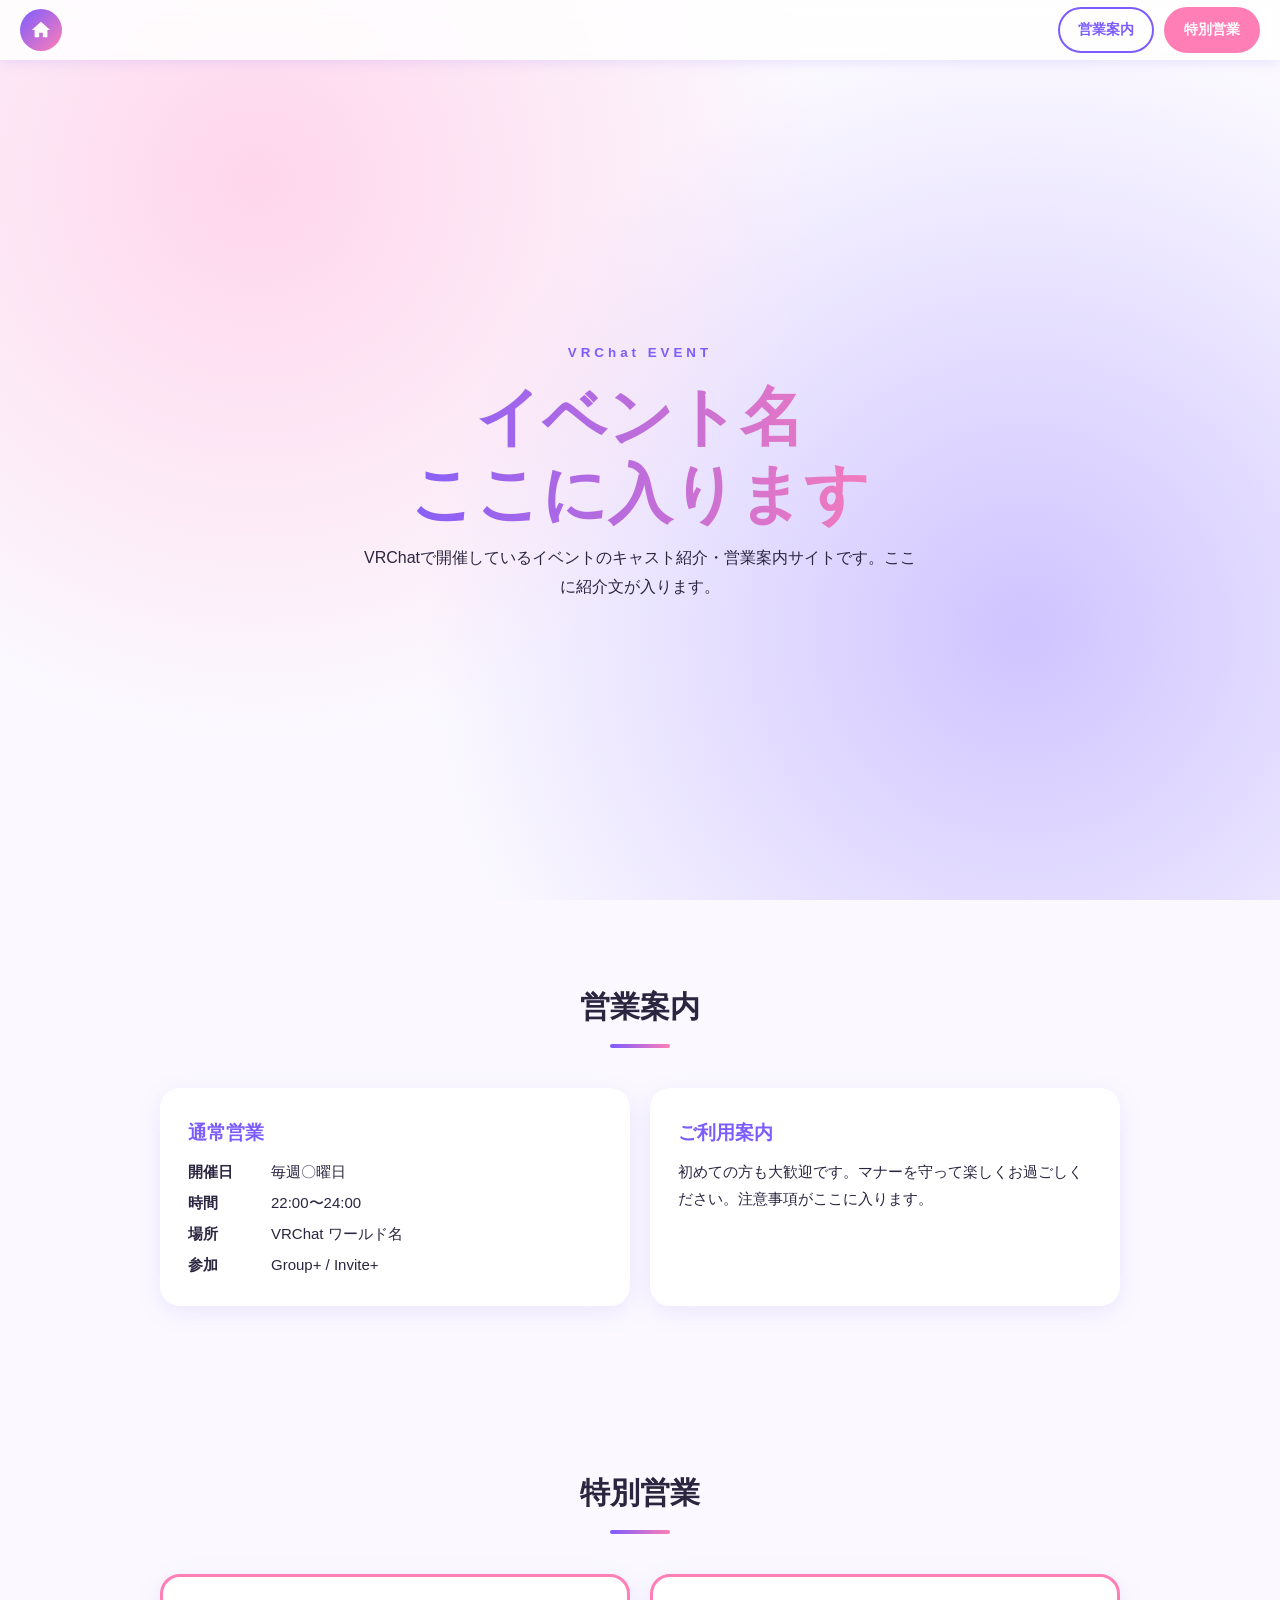
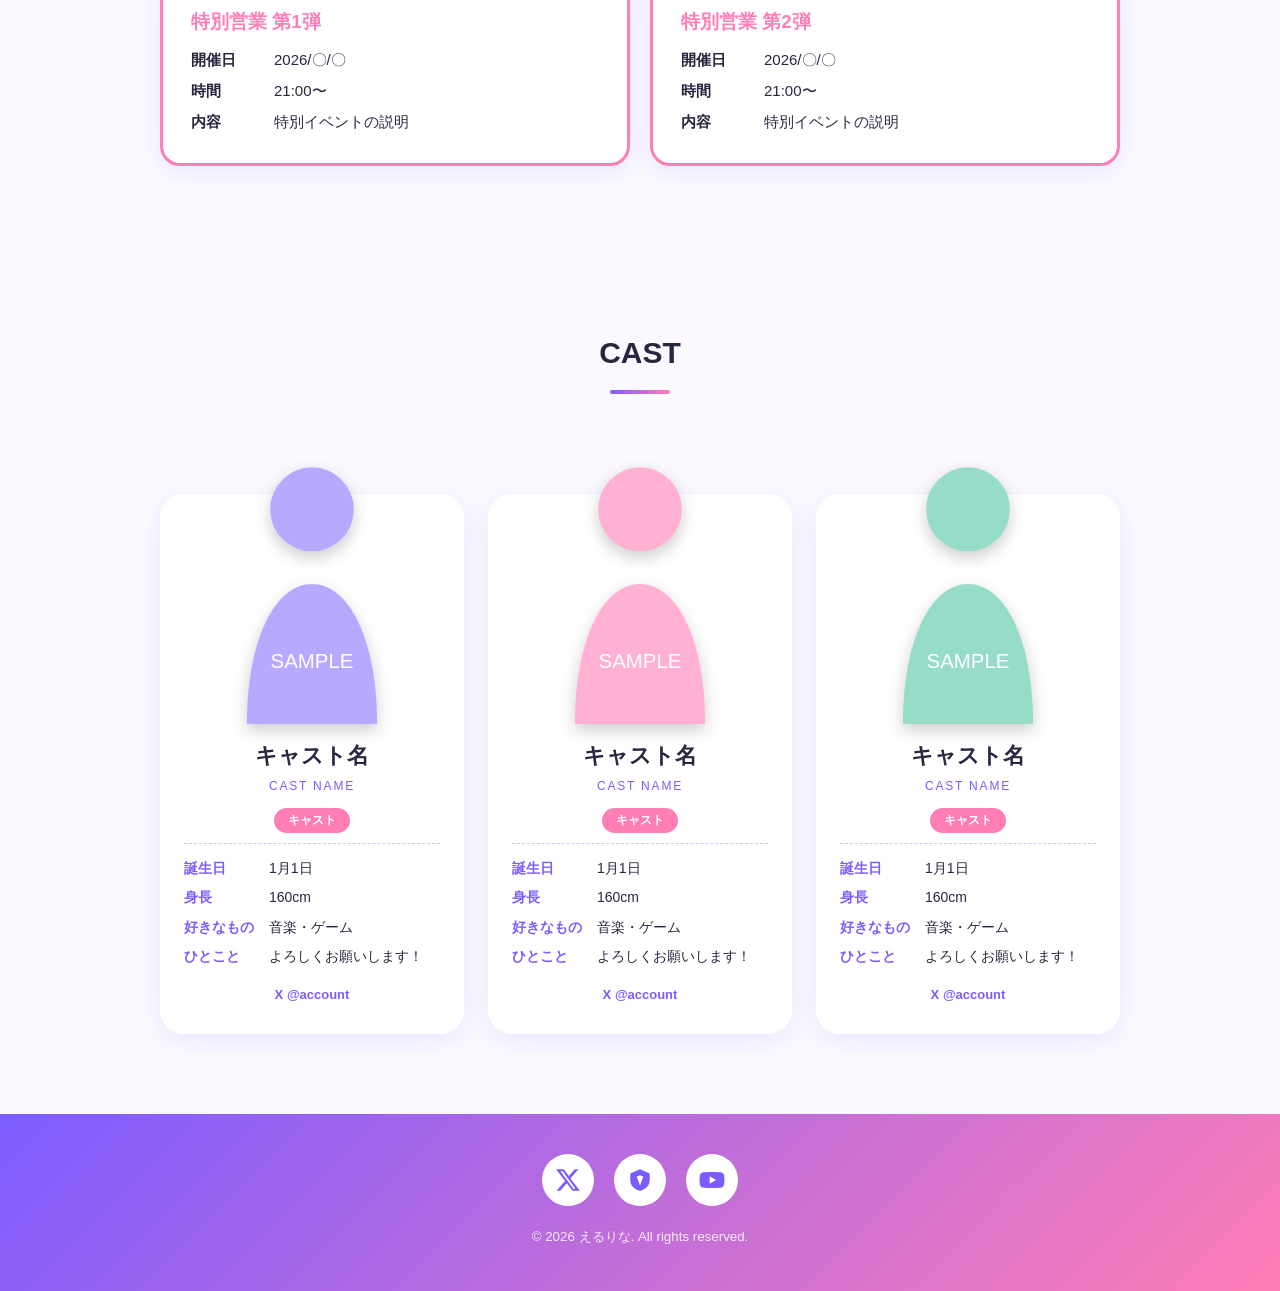
==== index.html @ 1cd1cdd9 "Update index.html" ====
<!DOCTYPE html>
<html lang="ja">
<head>
<meta charset="UTF-8">
<meta name="viewport" content="width=device-width, initial-scale=1">
<title>えるりな　公式サイト</title>
<link rel="stylesheet" href="style.css">
</head>
<body>

<header>
  <a class="home" href="#top" aria-label="ホーム">
    <svg viewBox="0 0 24 24"><path d="M12 3 2 12h3v8h5v-5h4v5h5v-8h3z"/></svg>
  </a>
  <nav>
    <a href="#regular">営業案内</a>
    <a class="sp" href="#special">特別営業</a>
  </nav>
</header>

<main id="top">
  <div class="hero">
    <div>
      <small>VRChat EVENT</small>
      <h1>イベント名<br>ここに入ります</h1>
      <p>VRChatで開催しているイベントのキャスト紹介・営業案内サイトです。ここに紹介文が入ります。</p>
    </div>
  </div>

  <section id="regular">
    <h2>営業案内</h2>
    <div class="info">
      <div class="box">
        <h3>通常営業</h3>
        <dl><dt>開催日</dt><dd>毎週〇曜日</dd><dt>時間</dt><dd>22:00〜24:00</dd><dt>場所</dt><dd>VRChat ワールド名</dd><dt>参加</dt><dd>Group+ / Invite+</dd></dl>
      </div>
      <div class="box">
        <h3>ご利用案内</h3>
        <p style="font-size:15px">初めての方も大歓迎です。マナーを守って楽しくお過ごしください。注意事項がここに入ります。</p>
      </div>
    </div>
  </section>

  <section id="special">
    <h2>特別営業</h2>
    <div class="info">
      <div class="box special">
        <h3>特別営業 第1弾</h3>
        <dl><dt>開催日</dt><dd>2026/〇/〇</dd><dt>時間</dt><dd>21:00〜</dd><dt>内容</dt><dd>特別イベントの説明</dd></dl>
      </div>
      <div class="box special">
        <h3>特別営業 第2弾</h3>
        <dl><dt>開催日</dt><dd>2026/〇/〇</dd><dt>時間</dt><dd>21:00〜</dd><dt>内容</dt><dd>特別イベントの説明</dd></dl>
      </div>
    </div>
  </section>

  <section id="cast">
    <h2>CAST</h2>
    <div class="cast">

      <!-- キャスト1：コピーして増やせます -->
      <article class="card">
        <div class="photo"><img src="data:image/svg+xml,%3Csvg xmlns='http://www.w3.org/2000/svg' viewBox='0 0 200 300'%3E%3Ccircle cx='100' cy='70' r='45' fill='%23b9a8ff'/%3E%3Cpath d='M30 300c0-90 30-150 70-150s70 60 70 150z' fill='%23b9a8ff'/%3E%3Ctext x='100' y='240' font-size='22' text-anchor='middle' fill='%23fff' font-family='sans-serif'%3ESAMPLE%3C/text%3E%3C/svg%3E" alt="キャスト1"></div>
        <h3>キャスト名</h3><span class="en">CAST NAME</span>
        <span class="tag">キャスト</span>
        <dl><dt>誕生日</dt><dd>1月1日</dd><dt>身長</dt><dd>160cm</dd><dt>好きなもの</dt><dd>音楽・ゲーム</dd><dt>ひとこと</dt><dd>よろしくお願いします！</dd></dl>
        <a class="x" href="#">X @account</a>
      </article>

      <article class="card">
        <div class="photo"><img src="data:image/svg+xml,%3Csvg xmlns='http://www.w3.org/2000/svg' viewBox='0 0 200 300'%3E%3Ccircle cx='100' cy='70' r='45' fill='%23ffb0d3'/%3E%3Cpath d='M30 300c0-90 30-150 70-150s70 60 70 150z' fill='%23ffb0d3'/%3E%3Ctext x='100' y='240' font-size='22' text-anchor='middle' fill='%23fff' font-family='sans-serif'%3ESAMPLE%3C/text%3E%3C/svg%3E" alt="キャスト2"></div>
        <h3>キャスト名</h3><span class="en">CAST NAME</span>
        <span class="tag">キャスト</span>
        <dl><dt>誕生日</dt><dd>1月1日</dd><dt>身長</dt><dd>160cm</dd><dt>好きなもの</dt><dd>音楽・ゲーム</dd><dt>ひとこと</dt><dd>よろしくお願いします！</dd></dl>
        <a class="x" href="#">X @account</a>
      </article>

      <article class="card">
        <div class="photo"><img src="data:image/svg+xml,%3Csvg xmlns='http://www.w3.org/2000/svg' viewBox='0 0 200 300'%3E%3Ccircle cx='100' cy='70' r='45' fill='%2397dcc8'/%3E%3Cpath d='M30 300c0-90 30-150 70-150s70 60 70 150z' fill='%2397dcc8'/%3E%3Ctext x='100' y='240' font-size='22' text-anchor='middle' fill='%23fff' font-family='sans-serif'%3ESAMPLE%3C/text%3E%3C/svg%3E" alt="キャスト3"></div>
        <h3>キャスト名</h3><span class="en">CAST NAME</span>
        <span class="tag">キャスト</span>
        <dl><dt>誕生日</dt><dd>1月1日</dd><dt>身長</dt><dd>160cm</dd><dt>好きなもの</dt><dd>音楽・ゲーム</dd><dt>ひとこと</dt><dd>よろしくお願いします！</dd></dl>
        <a class="x" href="#">X @account</a>
      </article>

    </div>
  </section>
</main>

<footer>
  <div class="sns">
    <a href="https://x.com/Elrina_o" target="_blank" rel="noopener" aria-label="X"><svg viewBox="0 0 24 24"><path d="M18.2 2h3.4l-7.4 8.5L23 22h-6.8l-5.3-7-6.1 7H1.4l7.9-9.1L1 2h7l4.8 6.4zm-1.2 18h1.9L7 3.9H5z"/></svg></a>
    <a href="https://vrchat.com/home/group/grp_bad48d0d-0331-4347-95c6-af51d42be0c9" target="_blank" rel="noopener" aria-label="VRChat グループ"><svg viewBox="0 0 24 24"><path d="M12 2 3 6v6c0 5 3.8 8.7 9 10 5.2-1.3 9-5 9-10V6zm0 5.500 3 1.500L12 17 9 9z"/></svg></a>
    <a href="https://www.youtube.com/@ElrinaVRC" target="_blank" rel="noopener" aria-label="YouTube"><svg viewBox="0 0 24 24"><path d="M23 7.200a3 3 0 0 0-2.100-2.100C19 4.600 12 4.600 12 4.600s-7 0-8.900.5A3 3 0 0 0 1 7.200C.5 9.100.5 12 .5 12s0 2.900.5 4.800a3 3 0 0 0 2.100 2.100c1.900.5 8.900.5 8.900.5s7 0 8.900-.5a3 3 0 0 0 2.100-2.100c.5-1.900.5-4.800.5-4.800s0-2.900-.5-4.800zM9.800 15.500v-7l6 3.500z"/></svg></a>
  </div>
  <small>&copy; 2026 えるりな. All rights reserved.</small>
</footer>

</body>
</html>
---- style.css ----
:root{--main:#7c5cff;--sub:#ff7eb6;--bg:#fbf9ff;--text:#2b2540;--card:#fff}
*{box-sizing:border-box;margin:0;padding:0}
html{scroll-behavior:smooth;scroll-padding-top:70px}
body{font-family:"Hiragino Sans","Noto Sans JP",sans-serif;background:var(--bg);color:var(--text);line-height:1.8}
a{color:inherit;text-decoration:none}

/* ヘッダー（スクロールしても追従） */
header{position:fixed;top:0;left:0;right:0;z-index:100;height:60px;display:flex;justify-content:space-between;align-items:center;padding:0 20px;background:rgba(255,255,255,.85);backdrop-filter:blur(8px);box-shadow:0 2px 12px rgba(124,92,255,.15)}
.home{width:42px;height:42px;border-radius:50%;background:linear-gradient(135deg,var(--main),var(--sub));display:grid;place-items:center}
.home svg{width:22px;height:22px;fill:#fff}
nav{display:flex;gap:10px}
nav a{padding:8px 18px;border-radius:999px;font-weight:700;font-size:14px;border:2px solid var(--main);color:var(--main);transition:.2s}
nav a:hover{background:var(--main);color:#fff}
nav a.sp{border-color:var(--sub);background:var(--sub);color:#fff}

/* ヒーロー */
.hero{min-height:100vh;display:grid;place-items:center;text-align:center;padding:100px 20px 60px;background:radial-gradient(circle at 20% 20%,#ffd6ec 0,transparent 45%),radial-gradient(circle at 80% 70%,#cfc4ff 0,transparent 50%),var(--bg)}
.hero small{letter-spacing:.3em;color:var(--main);font-weight:700}
.hero h1{font-size:clamp(32px,7vw,64px);line-height:1.2;margin:12px 0;background:linear-gradient(90deg,var(--main),var(--sub));-webkit-background-clip:text;background-clip:text;color:transparent}
.hero p{max-width:560px;margin:0 auto}

section{padding:80px 20px;max-width:1000px;margin:0 auto}
h2{text-align:center;font-size:30px;margin-bottom:40px}
h2::after{content:"";display:block;width:60px;height:4px;margin:10px auto 0;border-radius:2px;background:linear-gradient(90deg,var(--main),var(--sub))}

/* 営業案内 */
.info{display:grid;grid-template-columns:repeat(auto-fit,minmax(260px,1fr));gap:20px}
.box{background:var(--card);border-radius:20px;padding:28px;box-shadow:0 6px 24px rgba(124,92,255,.12)}
.box h3{color:var(--main);margin-bottom:8px}
.box.special{border:3px solid var(--sub)}
.box.special h3{color:var(--sub)}
.box dl{display:grid;grid-template-columns:5em 1fr;gap:4px 8px;font-size:15px}
.box dt{font-weight:700}

/* キャストプロフィール */
.cast{display:grid;grid-template-columns:repeat(auto-fit,minmax(280px,1fr));gap:60px 24px;padding-top:60px}
.card{background:var(--card);border-radius:24px;padding:0 24px 28px;box-shadow:0 6px 24px rgba(124,92,255,.12)}
.photo{height:280px;margin-top:-50px;display:flex;justify-content:center;align-items:flex-end}
/* ↓ここのsrcを透過PNGに差し替えて下さい */
.photo img{max-height:100%;max-width:100%;filter:drop-shadow(0 6px 8px rgba(0,0,0,.2))}
.card h3{font-size:22px;text-align:center;margin-top:12px}
.card .en{display:block;text-align:center;font-size:12px;color:var(--main);letter-spacing:.15em}
.card .tag{display:block;width:fit-content;margin:10px auto;padding:2px 14px;border-radius:999px;background:var(--sub);color:#fff;font-size:12px;font-weight:700}
.card dl{display:grid;grid-template-columns:5.5em 1fr;gap:4px 8px;font-size:14px;border-top:1px dashed #cfc4ff;padding-top:12px}
.card dt{color:var(--main);font-weight:700}
.card .x{display:block;text-align:center;margin-top:14px;font-size:13px;font-weight:700;color:var(--main)}

/* フッター */
footer{background:linear-gradient(135deg,var(--main),var(--sub));color:#fff;text-align:center;padding:40px 20px}
.sns{display:flex;justify-content:center;gap:20px;margin-bottom:16px}
.sns a{width:52px;height:52px;border-radius:50%;background:#fff;display:grid;place-items:center;transition:.2s}
.sns a:hover{transform:translateY(-4px)}
.sns svg{width:26px;height:26px;fill:var(--main)}
footer small{opacity:.85}

@media(max-width:600px){nav a{padding:6px 12px;font-size:12px}}
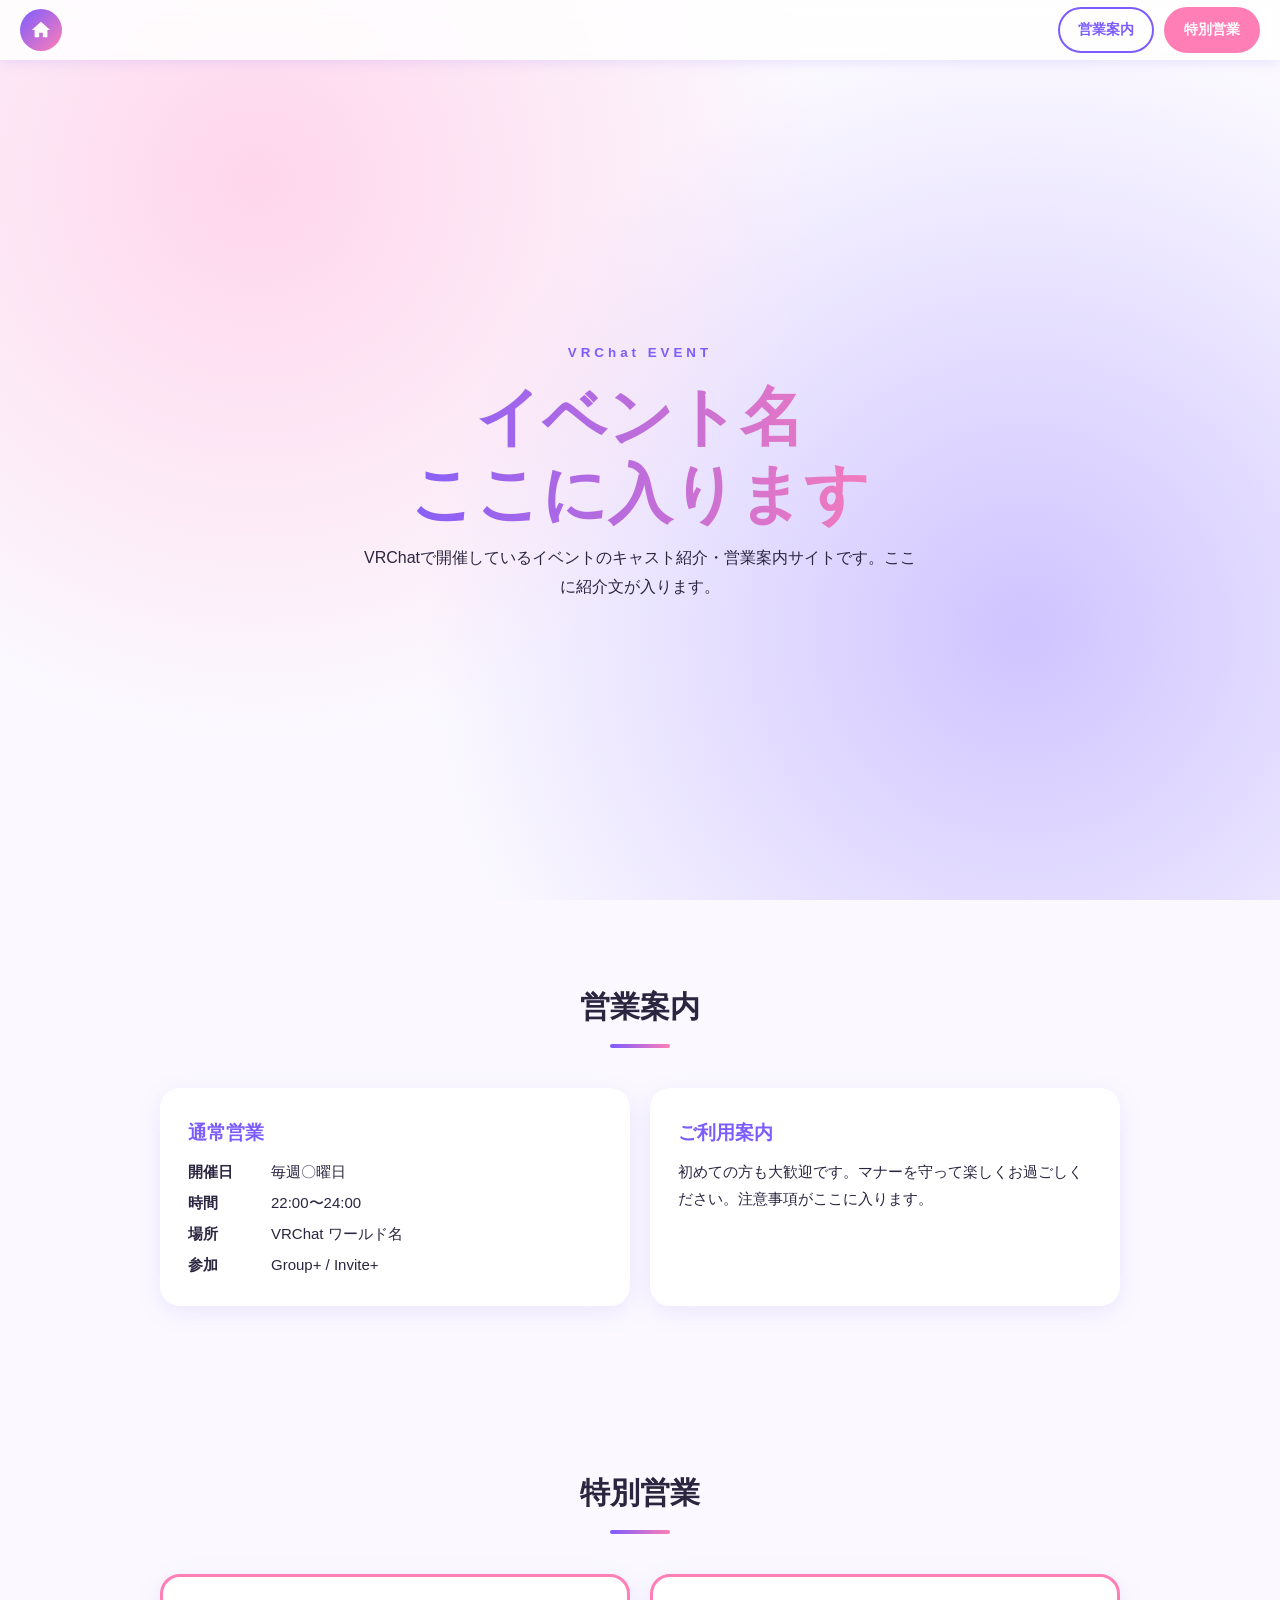
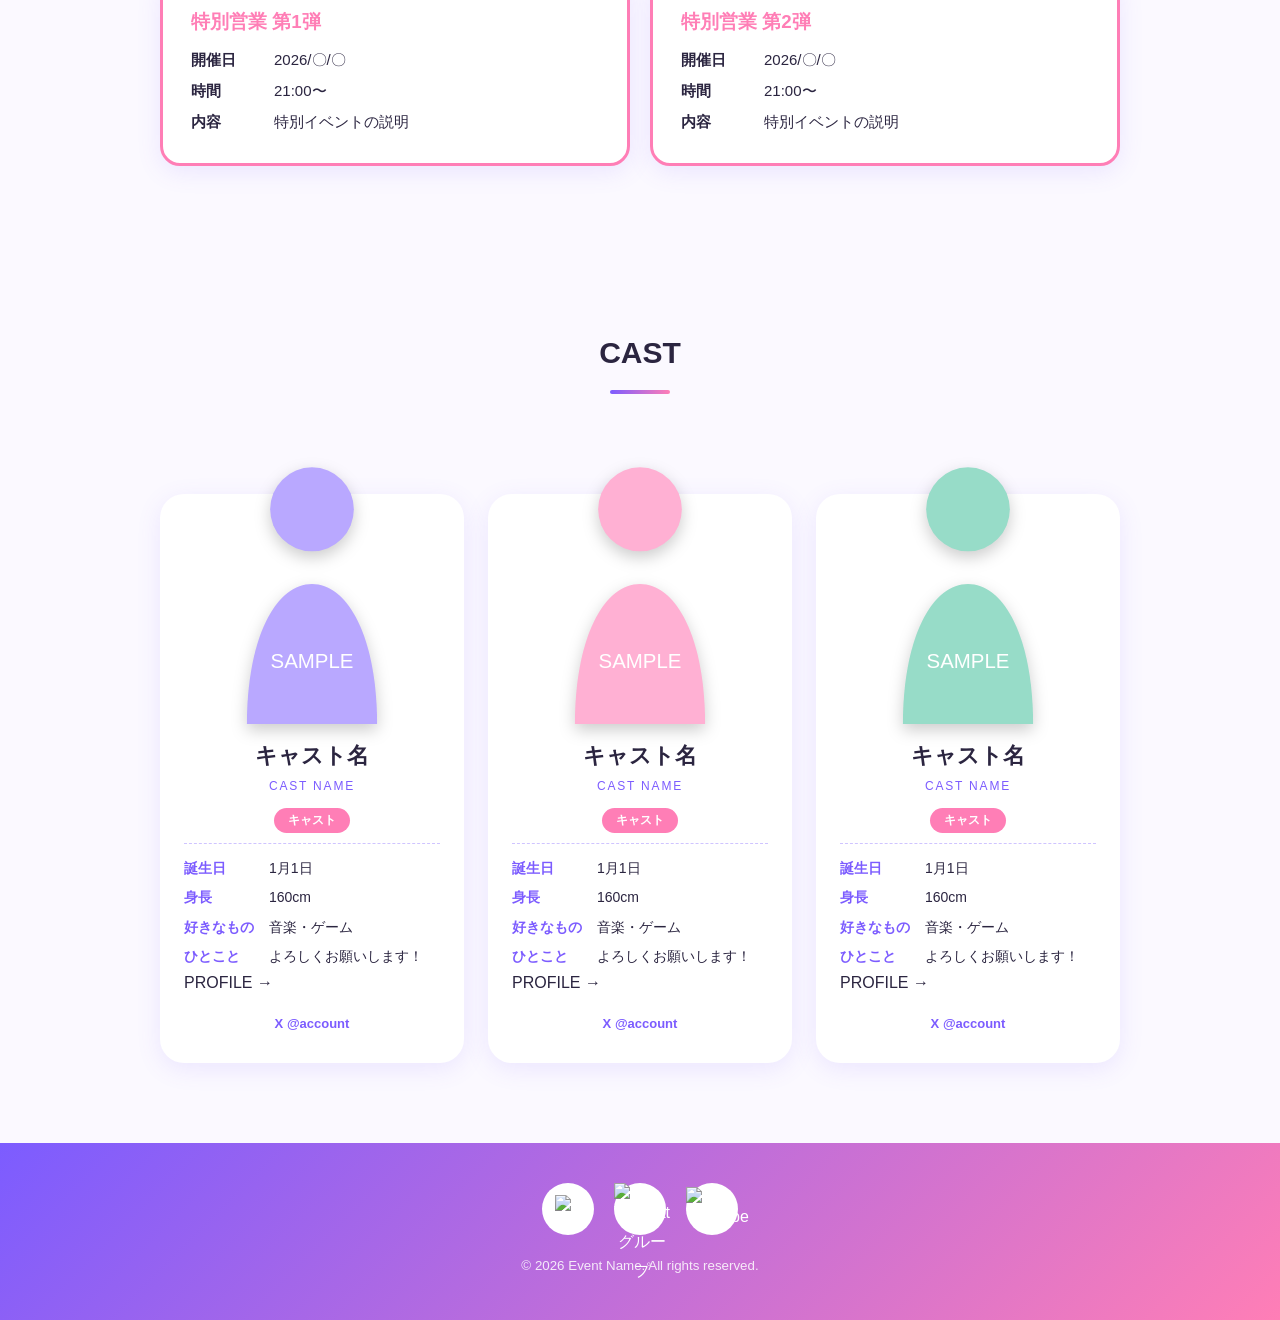
==== commit 2bb8d42c: "Update index.html" ====
--- a/index.html
+++ b/index.html
@@ -3,7 +3,7 @@
 <head>
 <meta charset="UTF-8">
 <meta name="viewport" content="width=device-width, initial-scale=1">
-<title>えるりな　公式サイト</title>
+<title>VRChatイベント キャスト紹介サイト（サンプル）</title>
 <link rel="stylesheet" href="style.css">
 </head>
 <body>
@@ -65,6 +65,7 @@
         <h3>キャスト名</h3><span class="en">CAST NAME</span>
         <span class="tag">キャスト</span>
         <dl><dt>誕生日</dt><dd>1月1日</dd><dt>身長</dt><dd>160cm</dd><dt>好きなもの</dt><dd>音楽・ゲーム</dd><dt>ひとこと</dt><dd>よろしくお願いします！</dd></dl>
+        <a class="more" href="cast1.html">PROFILE &rarr;</a>
         <a class="x" href="#">X @account</a>
       </article>
 
@@ -73,6 +74,7 @@
         <h3>キャスト名</h3><span class="en">CAST NAME</span>
         <span class="tag">キャスト</span>
         <dl><dt>誕生日</dt><dd>1月1日</dd><dt>身長</dt><dd>160cm</dd><dt>好きなもの</dt><dd>音楽・ゲーム</dd><dt>ひとこと</dt><dd>よろしくお願いします！</dd></dl>
+        <a class="more" href="cast2.html">PROFILE &rarr;</a>
         <a class="x" href="#">X @account</a>
       </article>
 
@@ -81,6 +83,7 @@
         <h3>キャスト名</h3><span class="en">CAST NAME</span>
         <span class="tag">キャスト</span>
         <dl><dt>誕生日</dt><dd>1月1日</dd><dt>身長</dt><dd>160cm</dd><dt>好きなもの</dt><dd>音楽・ゲーム</dd><dt>ひとこと</dt><dd>よろしくお願いします！</dd></dl>
+        <a class="more" href="cast3.html">PROFILE &rarr;</a>
         <a class="x" href="#">X @account</a>
       </article>
 
@@ -90,11 +93,12 @@
 
 <footer>
   <div class="sns">
-    <a href="https://x.com/Elrina_o" target="_blank" rel="noopener" aria-label="X"><svg viewBox="0 0 24 24"><path d="M18.2 2h3.4l-7.4 8.5L23 22h-6.8l-5.3-7-6.1 7H1.4l7.9-9.1L1 2h7l4.8 6.4zm-1.2 18h1.9L7 3.9H5z"/></svg></a>
-    <a href="https://vrchat.com/home/group/grp_bad48d0d-0331-4347-95c6-af51d42be0c9" target="_blank" rel="noopener" aria-label="VRChat グループ"><svg viewBox="0 0 24 24"><path d="M12 2 3 6v6c0 5 3.8 8.7 9 10 5.2-1.3 9-5 9-10V6zm0 5.500 3 1.500L12 17 9 9z"/></svg></a>
-    <a href="https://www.youtube.com/@ElrinaVRC" target="_blank" rel="noopener" aria-label="YouTube"><svg viewBox="0 0 24 24"><path d="M23 7.200a3 3 0 0 0-2.100-2.100C19 4.600 12 4.600 12 4.600s-7 0-8.900.5A3 3 0 0 0 1 7.200C.5 9.100.5 12 .5 12s0 2.900.5 4.800a3 3 0 0 0 2.100 2.100c1.900.5 8.900.5 8.900.5s7 0 8.900-.5a3 3 0 0 0 2.100-2.100c.5-1.900.5-4.800.5-4.800s0-2.900-.5-4.800zM9.800 15.500v-7l6 3.500z"/></svg></a>
+    <!-- 画像(src)とリンク先(href)を書き換えてください -->
+    <a href="https://x.com/Elrina_o" target="_blank" rel="noopener" aria-label="X"><img src="img/x.svg" alt="X"></a>
+    <a href="#" target="_blank" rel="noopener" aria-label="VRChat グループ"><img src="img/vrchat.jpg" alt="VRChat グループ"></a>
+    <a href="#" target="_blank" rel="noopener" aria-label="YouTube"><img src="img/youtube.svg" alt="YouTube"></a>
   </div>
-  <small>&copy; 2026 えるりな. All rights reserved.</small>
+  <small>&copy; 2026 Event Name. All rights reserved.</small>
 </footer>
 
 </body>
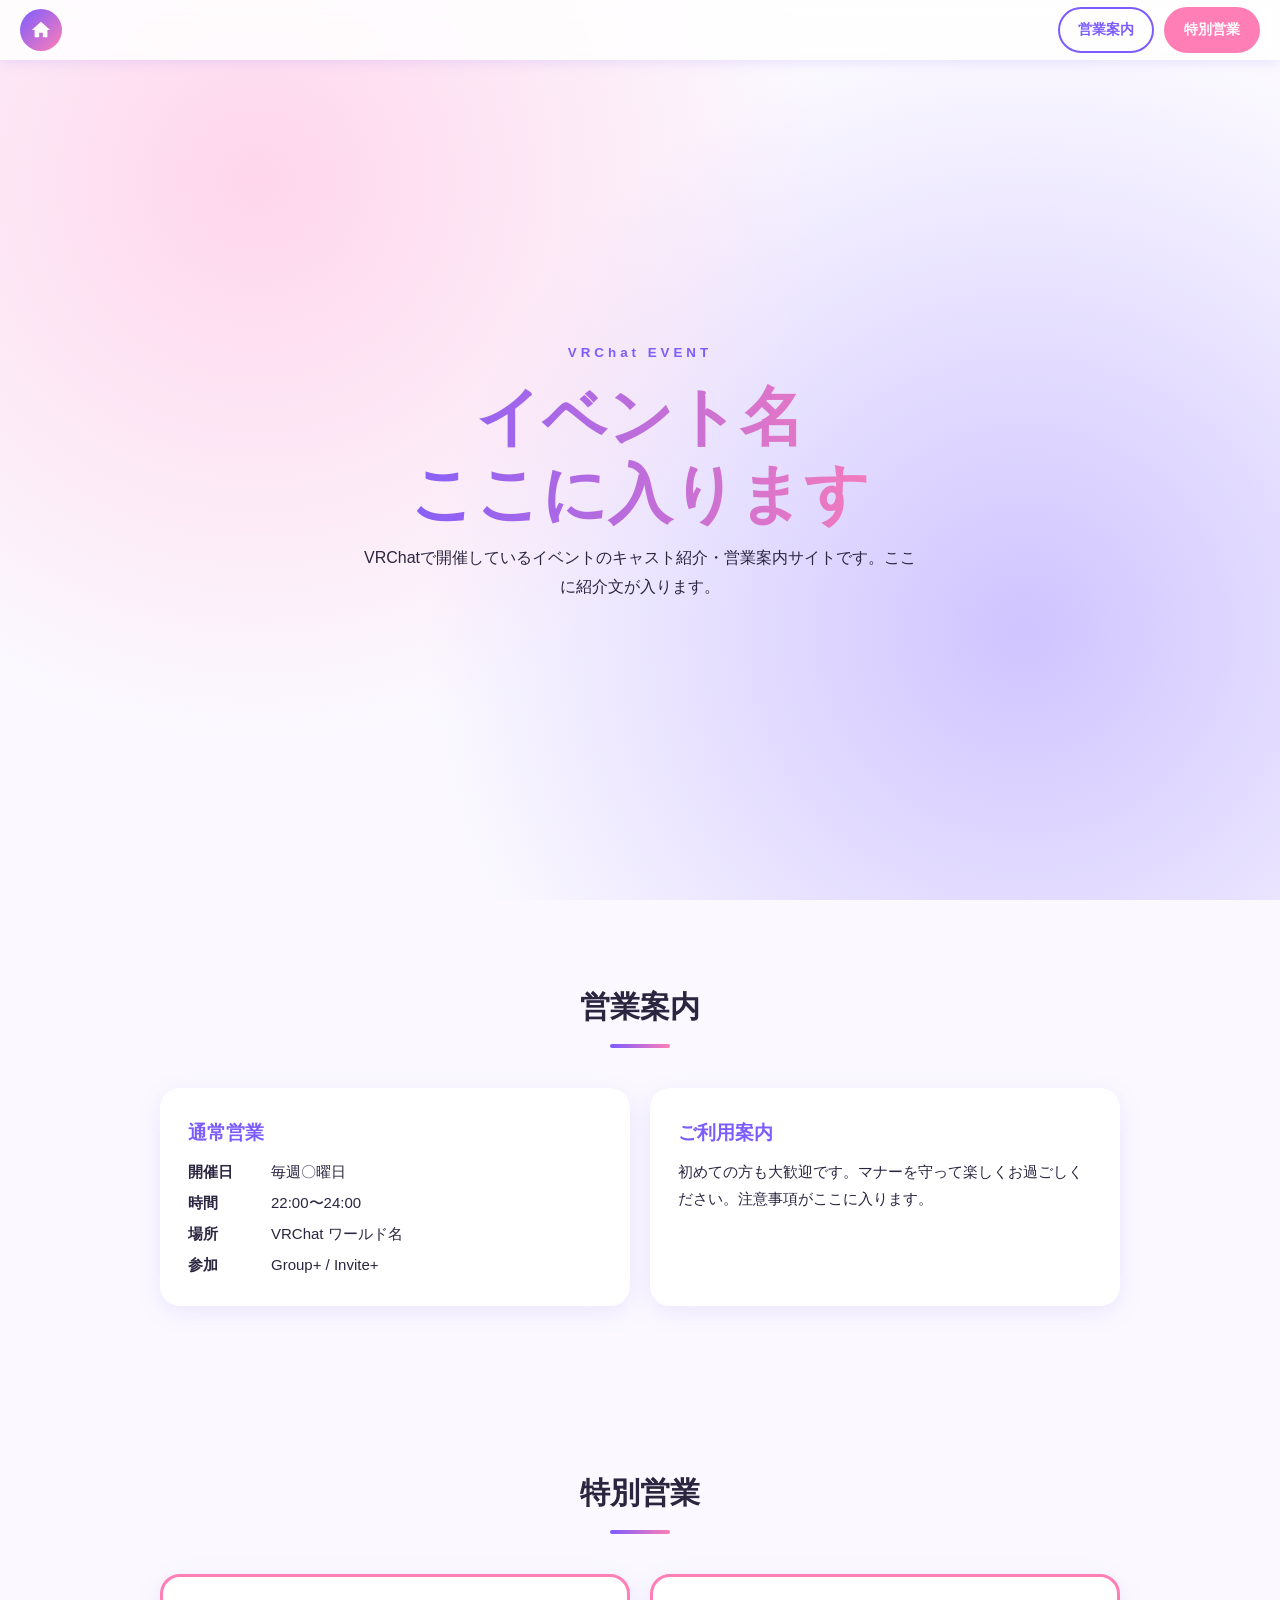
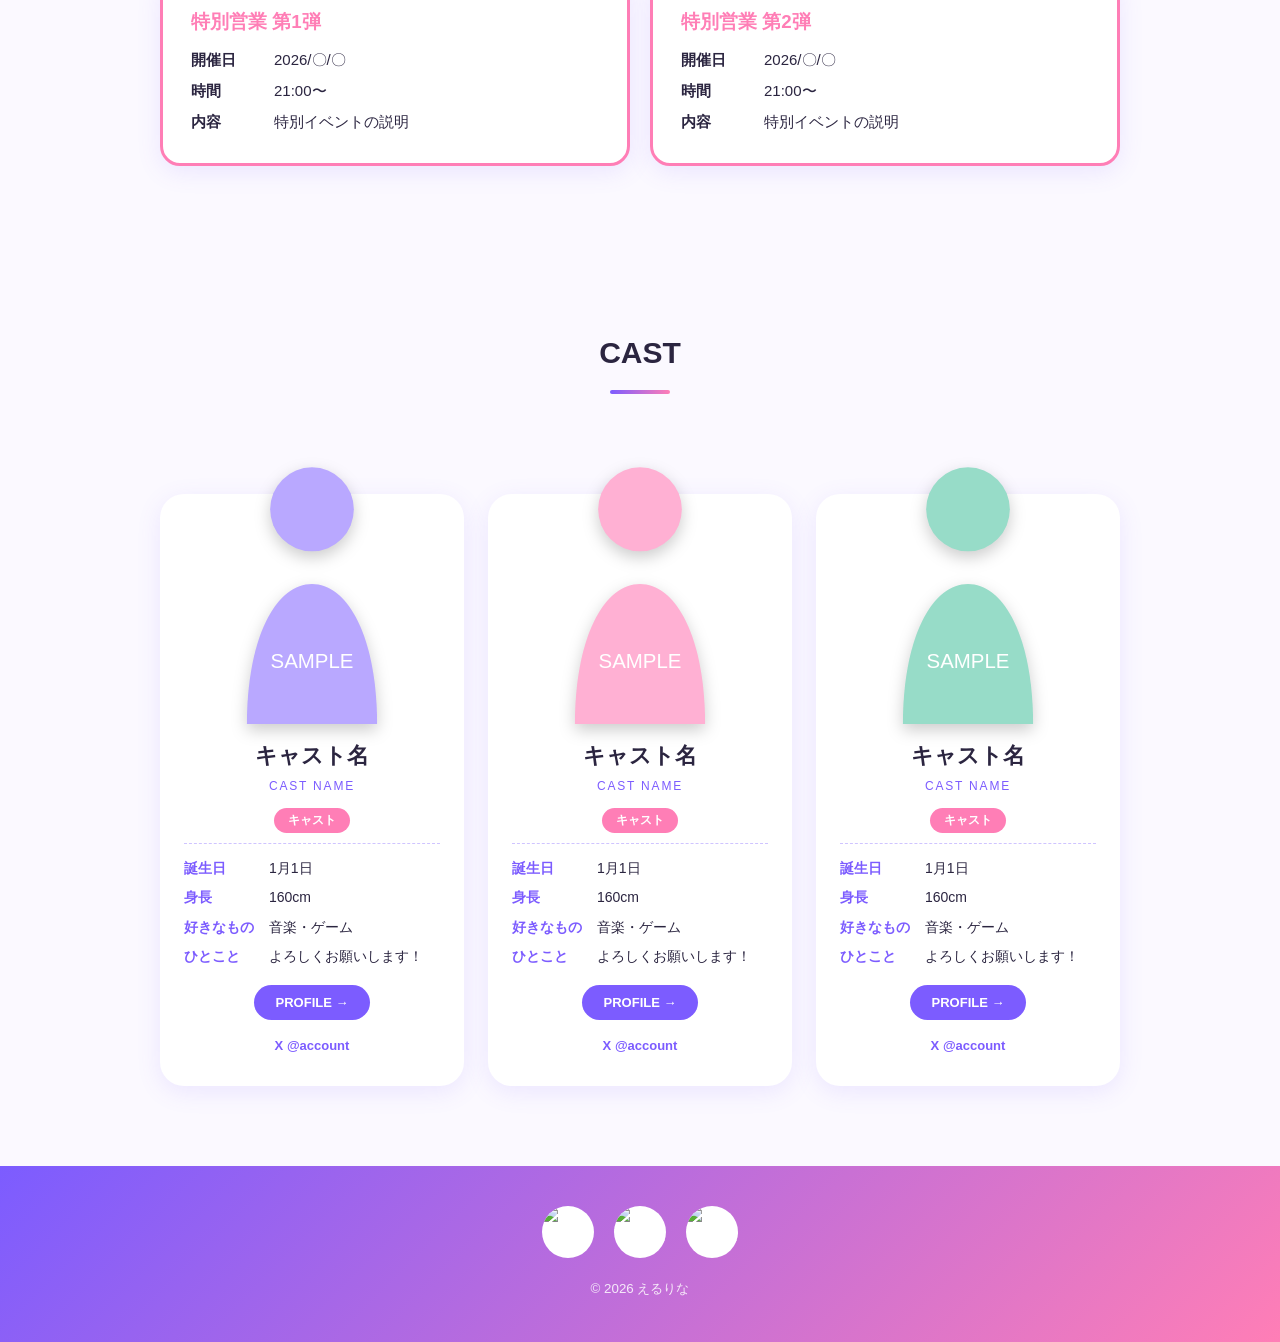
==== commit 101c86ec: "Update title and footer content in index.html" ====
--- a/index.html
+++ b/index.html
@@ -3,7 +3,7 @@
 <head>
 <meta charset="UTF-8">
 <meta name="viewport" content="width=device-width, initial-scale=1">
-<title>VRChatイベント キャスト紹介サイト（サンプル）</title>
+<title>VRChatイベント えるりな</title>
 <link rel="stylesheet" href="style.css">
 </head>
 <body>
@@ -95,10 +95,10 @@
   <div class="sns">
     <!-- 画像(src)とリンク先(href)を書き換えてください -->
     <a href="https://x.com/Elrina_o" target="_blank" rel="noopener" aria-label="X"><img src="img/x.svg" alt="X"></a>
-    <a href="#" target="_blank" rel="noopener" aria-label="VRChat グループ"><img src="img/vrchat.jpg" alt="VRChat グループ"></a>
-    <a href="#" target="_blank" rel="noopener" aria-label="YouTube"><img src="img/youtube.svg" alt="YouTube"></a>
+    <a href="https://vrchat.com/home/group/grp_bad48d0d-0331-4347-95c6-af51d42be0c9" target="_blank" rel="noopener" aria-label="VRChat グループ"><img src="img/vrchat.jpg" alt="VRChat グループ"></a>
+    <a href="https://www.youtube.com/@ElrinaVRC" target="_blank" rel="noopener" aria-label="YouTube"><img src="img/youtube.svg" alt="YouTube"></a>
   </div>
-  <small>&copy; 2026 Event Name. All rights reserved.</small>
+  <small>&copy; 2026 えるりな</small>
 </footer>
 
 </body>
--- a/style.css
+++ b/style.css
@@ -1,4 +1,3 @@
-
 :root{--main:#7c5cff;--sub:#ff7eb6;--bg:#fbf9ff;--text:#2b2540;--card:#fff}
 *{box-sizing:border-box;margin:0;padding:0}
 html{scroll-behavior:smooth;scroll-padding-top:70px}
@@ -49,9 +48,31 @@
 /* フッター */
 footer{background:linear-gradient(135deg,var(--main),var(--sub));color:#fff;text-align:center;padding:40px 20px}
 .sns{display:flex;justify-content:center;gap:20px;margin-bottom:16px}
-.sns a{width:52px;height:52px;border-radius:50%;background:#fff;display:grid;place-items:center;transition:.2s}
+.sns a{width:52px;height:52px;border-radius:50%;background:#fff;overflow:hidden;display:block;transition:.2s}
 .sns a:hover{transform:translateY(-4px)}
-.sns svg{width:26px;height:26px;fill:var(--main)}
+.sns a img{width:100%;height:100%;object-fit:cover;display:block}
 footer small{opacity:.85}
 
 @media(max-width:600px){nav a{padding:6px 12px;font-size:12px}}
+
+/* カード → 個人ページへのリンク */
+.card{position:relative;transition:.2s}
+.card:hover{transform:translateY(-4px)}
+.card .more{display:block;width:fit-content;margin:16px auto 0;padding:6px 22px;border-radius:999px;background:var(--main);color:#fff;font-size:13px;font-weight:700}
+.card .more::after{content:"";position:absolute;inset:0;border-radius:24px}
+.card .x{position:relative;z-index:1}
+
+/* 個人プロフィールページ */
+.profile{max-width:900px;margin:0 auto;padding:110px 20px 80px;display:grid;grid-template-columns:1fr 1fr;gap:40px;align-items:center}
+.p-photo{background:linear-gradient(135deg,#ffd6ec,#cfc4ff);border-radius:28px;padding:30px 20px 0;display:flex;justify-content:center;align-items:flex-end;min-height:420px}
+.p-photo img{max-width:100%;max-height:420px;filter:drop-shadow(0 6px 8px rgba(0,0,0,.2))}
+.p-body .tag{display:inline-block;padding:2px 14px;border-radius:999px;background:var(--sub);color:#fff;font-size:12px;font-weight:700}
+.p-body h1{font-size:34px;line-height:1.3}
+.p-body .en{color:var(--main);letter-spacing:.15em;font-size:13px}
+.p-msg{margin:16px 0;font-size:15px}
+.p-body dl{display:grid;grid-template-columns:6em 1fr;gap:6px 8px;border-top:1px dashed #cfc4ff;padding-top:14px;font-size:15px}
+.p-body dt{color:var(--main);font-weight:700}
+.p-links{display:flex;gap:12px;flex-wrap:wrap;margin-top:24px}
+.p-links a{padding:8px 20px;border-radius:999px;border:2px solid var(--main);color:var(--main);font-weight:700;font-size:14px}
+.p-links a:first-child{background:var(--main);color:#fff}
+@media(max-width:700px){.profile{grid-template-columns:1fr}}
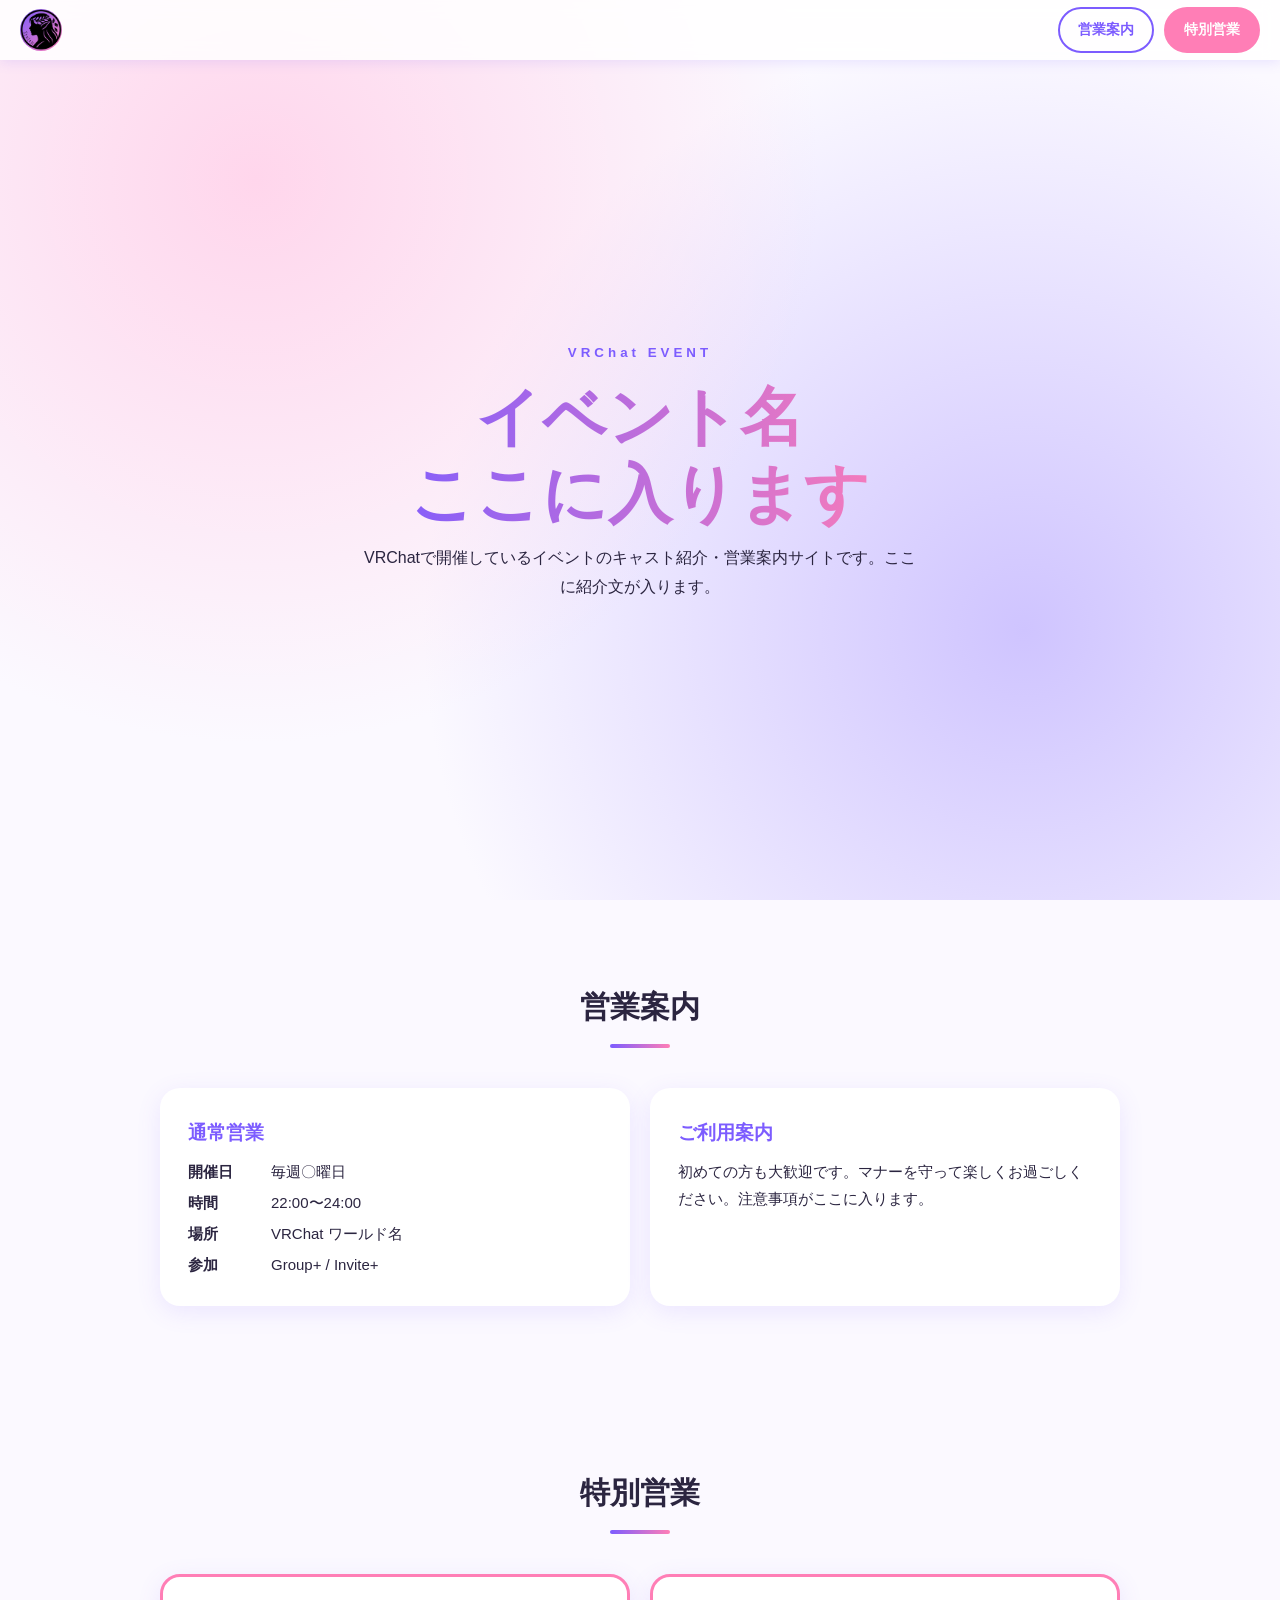
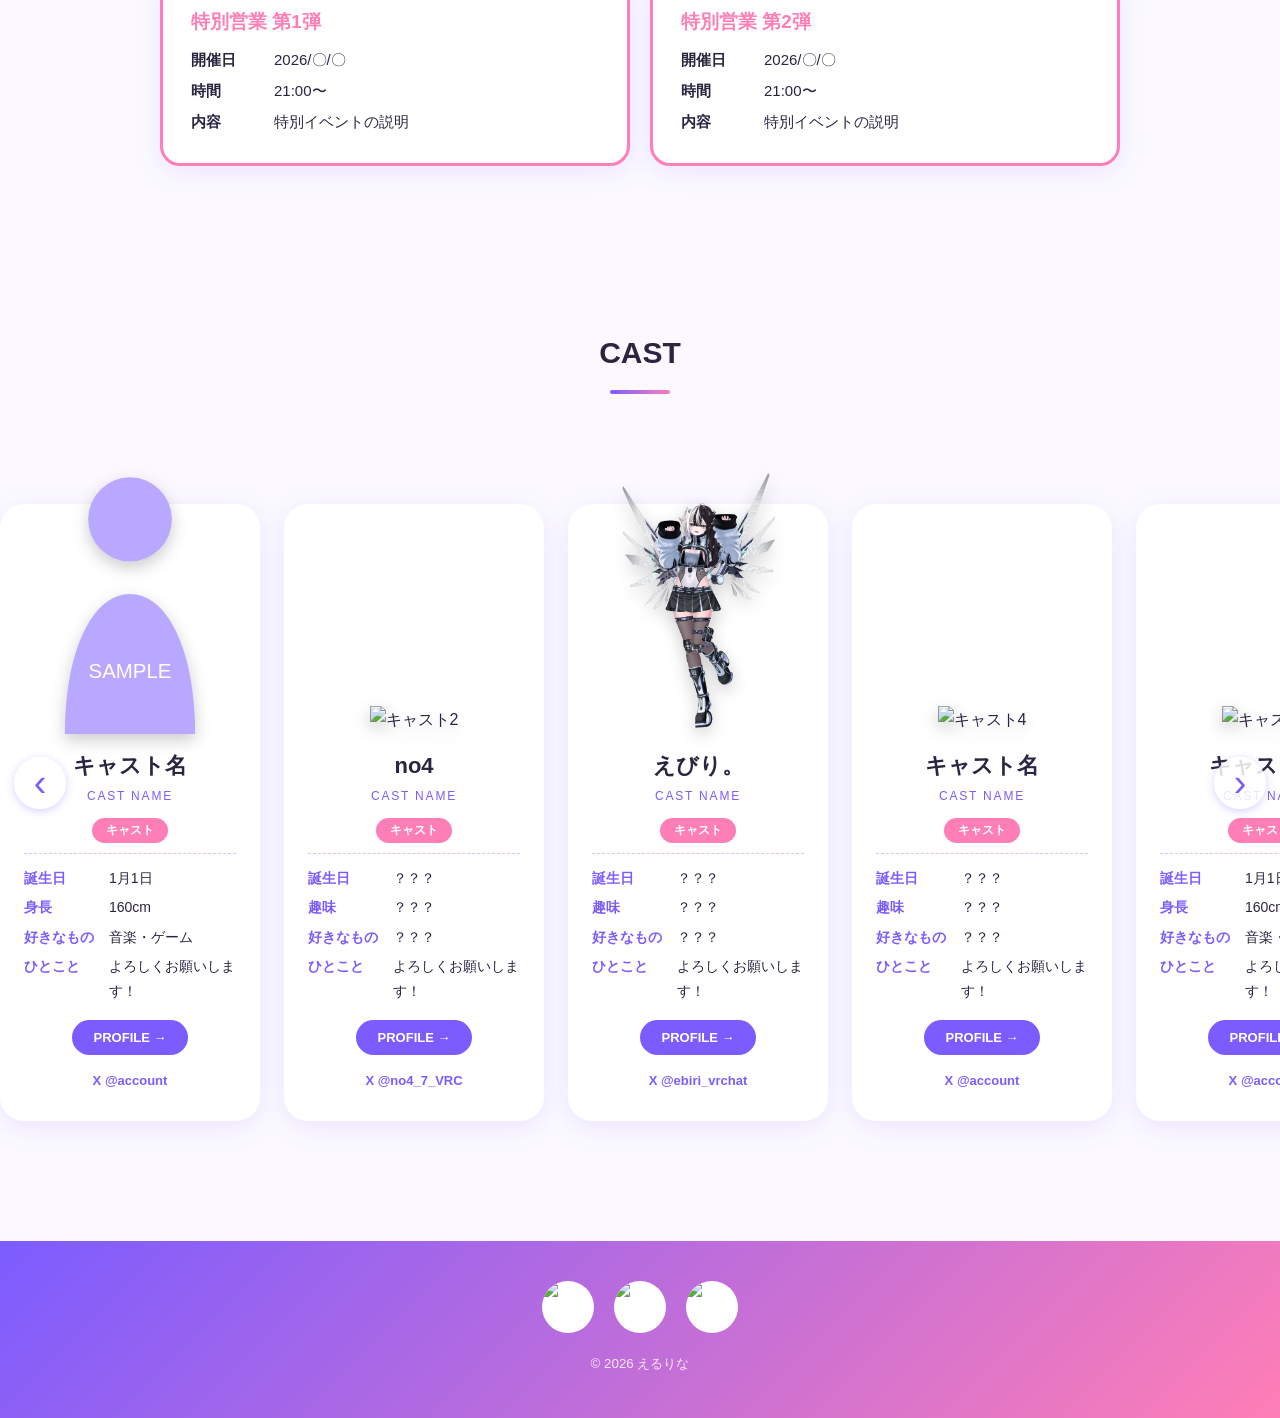
==== commit 9fd03ae9: "Add files via upload" ====
--- a/index.html
+++ b/index.html
@@ -10,7 +10,7 @@
 
 <header>
   <a class="home" href="#top" aria-label="ホーム">
-    <svg viewBox="0 0 24 24"><path d="M12 3 2 12h3v8h5v-5h4v5h5v-8h3z"/></svg>
+    <img src="a75024626c5015ea.png" alt="アイコン" width="42" height="42">
   </a>
   <nav>
     <a href="#regular">営業案内</a>
@@ -57,10 +57,23 @@
 
   <section id="cast">
     <h2>CAST</h2>
-    <div class="cast">
-
-      <!-- キャスト1：コピーして増やせます -->
-      <article class="card">
+    <div class="cast-slider">
+      <!-- cs0=自動で流れる / cs1〜=10人目の位置 -->
+      <input type="radio" name="cs" id="cs0" checked>
+      <input type="radio" name="cs" id="cs1">
+      <input type="radio" name="cs" id="cs2">
+      <input type="radio" name="cs" id="cs3">
+      <input type="radio" name="cs" id="cs4">
+      <input type="radio" name="cs" id="cs5">
+      <input type="radio" name="cs" id="cs6">
+      <input type="radio" name="cs" id="cs7">
+      <input type="radio" name="cs" id="cs8">
+      <input type="radio" name="cs" id="cs9">
+      <input type="radio" name="cs" id="cs10">
+      <div class="marquee">
+      <div class="track">
+      <!-- キャストを増やす: カードを前半・後半(aria-hidden側)の両方に同じ内容で追加 -->
+<article class="card">
         <div class="photo"><img src="data:image/svg+xml,%3Csvg xmlns='http://www.w3.org/2000/svg' viewBox='0 0 200 300'%3E%3Ccircle cx='100' cy='70' r='45' fill='%23b9a8ff'/%3E%3Cpath d='M30 300c0-90 30-150 70-150s70 60 70 150z' fill='%23b9a8ff'/%3E%3Ctext x='100' y='240' font-size='22' text-anchor='middle' fill='%23fff' font-family='sans-serif'%3ESAMPLE%3C/text%3E%3C/svg%3E" alt="キャスト1"></div>
         <h3>キャスト名</h3><span class="en">CAST NAME</span>
         <span class="tag">キャスト</span>
@@ -68,25 +81,216 @@
         <a class="more" href="cast1.html">PROFILE &rarr;</a>
         <a class="x" href="#">X @account</a>
       </article>
-
-      <article class="card">
+<article class="card">
+        <div class="photo"><img src="no4/game_screenshot_render_20260821_231348_alpha.png" alt="キャスト2"></div>
+        <h3>no4</h3><span class="en">CAST NAME</span>
+        <span class="tag">キャスト</span>
+        <dl><dt>誕生日</dt><dd>？？？</dd><dt>趣味</dt><dd>？？？</dd><dt>好きなもの</dt><dd>？？？</dd><dt>ひとこと</dt><dd>よろしくお願いします！</dd></dl>
+        <a class="more" href="cast2.html">PROFILE &rarr;</a>
+        <a class="x" href="https://x.com/no4_7_VRC">X @no4_7_VRC</a>
+      </article>
+<article class="card">
+        <div class="photo"><img src="Image Sequence_010_0000.png" alt="キャスト3"></div>
+        <h3>えびり。</h3><span class="en">CAST NAME</span>
+        <span class="tag">キャスト</span>
+        <dl><dt>誕生日</dt><dd>？？？</dd><dt>趣味</dt><dd>？？？</dd><dt>好きなもの</dt><dd>？？？</dd><dt>ひとこと</dt><dd>よろしくお願いします！</dd></dl>
+        <a class="more" href="cast3.html">PROFILE &rarr;</a>
+        <a class="x" href="https://x.com/ebiri_vrchat">X @ebiri_vrchat</a>
+      </article>
+<article class="card">
+        <div class="photo"><img src="img/cast4.svg" alt="キャスト4"></div>
+        <h3>キャスト名</h3><span class="en">CAST NAME</span>
+        <span class="tag">キャスト</span>
+        <dl><dt>誕生日</dt><dd>？？？</dd><dt>趣味</dt><dd>？？？</dd><dt>好きなもの</dt><dd>？？？</dd><dt>ひとこと</dt><dd>よろしくお願いします！</dd></dl>
+        <a class="more" href="cast4.html">PROFILE &rarr;</a>
+        <a class="x" href="#">X @account</a>
+      </article>
+<article class="card">
+        <div class="photo"><img src="img/cast5.svg" alt="キャスト5"></div>
+        <h3>キャスト名</h3><span class="en">CAST NAME</span>
+        <span class="tag">キャスト</span>
+        <dl><dt>誕生日</dt><dd>1月1日</dd><dt>身長</dt><dd>160cm</dd><dt>好きなもの</dt><dd>音楽・ゲーム</dd><dt>ひとこと</dt><dd>よろしくお願いします！</dd></dl>
+        <a class="more" href="cast5.html">PROFILE &rarr;</a>
+        <a class="x" href="#">X @account</a>
+      </article>
+<article class="card">
+        <div class="photo"><img src="img/cast6.svg" alt="キャスト6"></div>
+        <h3>キャスト名</h3><span class="en">CAST NAME</span>
+        <span class="tag">キャスト</span>
+        <dl><dt>誕生日</dt><dd>1月1日</dd><dt>身長</dt><dd>160cm</dd><dt>好きなもの</dt><dd>音楽・ゲーム</dd><dt>ひとこと</dt><dd>よろしくお願いします！</dd></dl>
+        <a class="more" href="cast6.html">PROFILE &rarr;</a>
+        <a class="x" href="#">X @account</a>
+      </article>
+<article class="card">
+        <div class="photo"><img src="img/cast7.svg" alt="キャスト7"></div>
+        <h3>キャスト名</h3><span class="en">CAST NAME</span>
+        <span class="tag">キャスト</span>
+        <dl><dt>誕生日</dt><dd>1月1日</dd><dt>身長</dt><dd>160cm</dd><dt>好きなもの</dt><dd>音楽・ゲーム</dd><dt>ひとこと</dt><dd>よろしくお願いします！</dd></dl>
+        <a class="more" href="cast7.html">PROFILE &rarr;</a>
+        <a class="x" href="#">X @account</a>
+      </article>
+<article class="card">
+        <div class="photo"><img src="img/cast8.svg" alt="キャスト8"></div>
+        <h3>キャスト名</h3><span class="en">CAST NAME</span>
+        <span class="tag">キャスト</span>
+        <dl><dt>誕生日</dt><dd>1月1日</dd><dt>身長</dt><dd>160cm</dd><dt>好きなもの</dt><dd>音楽・ゲーム</dd><dt>ひとこと</dt><dd>よろしくお願いします！</dd></dl>
+        <a class="more" href="cast8.html">PROFILE &rarr;</a>
+        <a class="x" href="#">X @account</a>
+      </article>
+<article class="card">
+        <div class="photo"><img src="img/cast9.svg" alt="キャスト9"></div>
+        <h3>キャスト名</h3><span class="en">CAST NAME</span>
+        <span class="tag">キャスト</span>
+        <dl><dt>誕生日</dt><dd>1月1日</dd><dt>身長</dt><dd>160cm</dd><dt>好きなもの</dt><dd>音楽・ゲーム</dd><dt>ひとこと</dt><dd>よろしくお願いします！</dd></dl>
+        <a class="more" href="cast9.html">PROFILE &rarr;</a>
+        <a class="x" href="#">X @account</a>
+      </article>
+<article class="card">
+        <div class="photo"><img src="img/cast10.svg" alt="キャスト10"></div>
+        <h3>キャスト名</h3><span class="en">CAST NAME</span>
+        <span class="tag">キャスト</span>
+        <dl><dt>誕生日</dt><dd>1月1日</dd><dt>身長</dt><dd>160cm</dd><dt>好きなもの</dt><dd>音楽・ゲーム</dd><dt>ひとこと</dt><dd>よろしくお願いします！</dd></dl>
+        <a class="more" href="cast10.html">PROFILE &rarr;</a>
+        <a class="x" href="#">X @account</a>
+      </article>
+      <!-- ↓ ループ用の複製（前半と同じ順番・同じ内容にしてください） -->
+<article class="card" aria-hidden="true">
+        <div class="photo"><img src="data:image/svg+xml,%3Csvg xmlns='http://www.w3.org/2000/svg' viewBox='0 0 200 300'%3E%3Ccircle cx='100' cy='70' r='45' fill='%23b9a8ff'/%3E%3Cpath d='M30 300c0-90 30-150 70-150s70 60 70 150z' fill='%23b9a8ff'/%3E%3Ctext x='100' y='240' font-size='22' text-anchor='middle' fill='%23fff' font-family='sans-serif'%3ESAMPLE%3C/text%3E%3C/svg%3E" alt="キャスト1"></div>
+        <h3>キャスト名</h3><span class="en">CAST NAME</span>
+        <span class="tag">キャスト</span>
+        <dl><dt>誕生日</dt><dd>1月1日</dd><dt>身長</dt><dd>160cm</dd><dt>好きなもの</dt><dd>音楽・ゲーム</dd><dt>ひとこと</dt><dd>よろしくお願いします！</dd></dl>
+        <a tabindex="-1" class="more" href="cast1.html">PROFILE &rarr;</a>
+        <a tabindex="-1" class="x" href="#">X @account</a>
+      </article>
+<article class="card" aria-hidden="true">
         <div class="photo"><img src="data:image/svg+xml,%3Csvg xmlns='http://www.w3.org/2000/svg' viewBox='0 0 200 300'%3E%3Ccircle cx='100' cy='70' r='45' fill='%23ffb0d3'/%3E%3Cpath d='M30 300c0-90 30-150 70-150s70 60 70 150z' fill='%23ffb0d3'/%3E%3Ctext x='100' y='240' font-size='22' text-anchor='middle' fill='%23fff' font-family='sans-serif'%3ESAMPLE%3C/text%3E%3C/svg%3E" alt="キャスト2"></div>
         <h3>キャスト名</h3><span class="en">CAST NAME</span>
         <span class="tag">キャスト</span>
         <dl><dt>誕生日</dt><dd>1月1日</dd><dt>身長</dt><dd>160cm</dd><dt>好きなもの</dt><dd>音楽・ゲーム</dd><dt>ひとこと</dt><dd>よろしくお願いします！</dd></dl>
-        <a class="more" href="cast2.html">PROFILE &rarr;</a>
-        <a class="x" href="#">X @account</a>
-      </article>
-
-      <article class="card">
+        <a tabindex="-1" class="more" href="cast2.html">PROFILE &rarr;</a>
+        <a tabindex="-1" class="x" href="#">X @account</a>
+      </article>
+<article class="card" aria-hidden="true">
         <div class="photo"><img src="data:image/svg+xml,%3Csvg xmlns='http://www.w3.org/2000/svg' viewBox='0 0 200 300'%3E%3Ccircle cx='100' cy='70' r='45' fill='%2397dcc8'/%3E%3Cpath d='M30 300c0-90 30-150 70-150s70 60 70 150z' fill='%2397dcc8'/%3E%3Ctext x='100' y='240' font-size='22' text-anchor='middle' fill='%23fff' font-family='sans-serif'%3ESAMPLE%3C/text%3E%3C/svg%3E" alt="キャスト3"></div>
         <h3>キャスト名</h3><span class="en">CAST NAME</span>
         <span class="tag">キャスト</span>
         <dl><dt>誕生日</dt><dd>1月1日</dd><dt>身長</dt><dd>160cm</dd><dt>好きなもの</dt><dd>音楽・ゲーム</dd><dt>ひとこと</dt><dd>よろしくお願いします！</dd></dl>
-        <a class="more" href="cast3.html">PROFILE &rarr;</a>
-        <a class="x" href="#">X @account</a>
-      </article>
-
+        <a tabindex="-1" class="more" href="cast3.html">PROFILE &rarr;</a>
+        <a tabindex="-1" class="x" href="#">X @account</a>
+      </article>
+<article class="card" aria-hidden="true">
+        <div class="photo"><img src="img/cast4.svg" alt="キャスト4"></div>
+        <h3>キャスト名</h3><span class="en">CAST NAME</span>
+        <span class="tag">キャスト</span>
+        <dl><dt>誕生日</dt><dd>1月1日</dd><dt>身長</dt><dd>160cm</dd><dt>好きなもの</dt><dd>音楽・ゲーム</dd><dt>ひとこと</dt><dd>よろしくお願いします！</dd></dl>
+        <a tabindex="-1" class="more" href="cast4.html">PROFILE &rarr;</a>
+        <a tabindex="-1" class="x" href="#">X @account</a>
+      </article>
+<article class="card" aria-hidden="true">
+        <div class="photo"><img src="img/cast5.svg" alt="キャスト5"></div>
+        <h3>キャスト名</h3><span class="en">CAST NAME</span>
+        <span class="tag">キャスト</span>
+        <dl><dt>誕生日</dt><dd>1月1日</dd><dt>身長</dt><dd>160cm</dd><dt>好きなもの</dt><dd>音楽・ゲーム</dd><dt>ひとこと</dt><dd>よろしくお願いします！</dd></dl>
+        <a tabindex="-1" class="more" href="cast5.html">PROFILE &rarr;</a>
+        <a tabindex="-1" class="x" href="#">X @account</a>
+      </article>
+<article class="card" aria-hidden="true">
+        <div class="photo"><img src="img/cast6.svg" alt="キャスト6"></div>
+        <h3>キャスト名</h3><span class="en">CAST NAME</span>
+        <span class="tag">キャスト</span>
+        <dl><dt>誕生日</dt><dd>1月1日</dd><dt>身長</dt><dd>160cm</dd><dt>好きなもの</dt><dd>音楽・ゲーム</dd><dt>ひとこと</dt><dd>よろしくお願いします！</dd></dl>
+        <a tabindex="-1" class="more" href="cast6.html">PROFILE &rarr;</a>
+        <a tabindex="-1" class="x" href="#">X @account</a>
+      </article>
+<article class="card" aria-hidden="true">
+        <div class="photo"><img src="img/cast7.svg" alt="キャスト7"></div>
+        <h3>キャスト名</h3><span class="en">CAST NAME</span>
+        <span class="tag">キャスト</span>
+        <dl><dt>誕生日</dt><dd>1月1日</dd><dt>身長</dt><dd>160cm</dd><dt>好きなもの</dt><dd>音楽・ゲーム</dd><dt>ひとこと</dt><dd>よろしくお願いします！</dd></dl>
+        <a tabindex="-1" class="more" href="cast7.html">PROFILE &rarr;</a>
+        <a tabindex="-1" class="x" href="#">X @account</a>
+      </article>
+<article class="card" aria-hidden="true">
+        <div class="photo"><img src="img/cast8.svg" alt="キャスト8"></div>
+        <h3>キャスト名</h3><span class="en">CAST NAME</span>
+        <span class="tag">キャスト</span>
+        <dl><dt>誕生日</dt><dd>1月1日</dd><dt>身長</dt><dd>160cm</dd><dt>好きなもの</dt><dd>音楽・ゲーム</dd><dt>ひとこと</dt><dd>よろしくお願いします！</dd></dl>
+        <a tabindex="-1" class="more" href="cast8.html">PROFILE &rarr;</a>
+        <a tabindex="-1" class="x" href="#">X @account</a>
+      </article>
+<article class="card" aria-hidden="true">
+        <div class="photo"><img src="img/cast9.svg" alt="キャスト9"></div>
+        <h3>キャスト名</h3><span class="en">CAST NAME</span>
+        <span class="tag">キャスト</span>
+        <dl><dt>誕生日</dt><dd>1月1日</dd><dt>身長</dt><dd>160cm</dd><dt>好きなもの</dt><dd>音楽・ゲーム</dd><dt>ひとこと</dt><dd>よろしくお願いします！</dd></dl>
+        <a tabindex="-1" class="more" href="cast9.html">PROFILE &rarr;</a>
+        <a tabindex="-1" class="x" href="#">X @account</a>
+      </article>
+<article class="card" aria-hidden="true">
+        <div class="photo"><img src="img/cast10.svg" alt="キャスト10"></div>
+        <h3>キャスト名</h3><span class="en">CAST NAME</span>
+        <span class="tag">キャスト</span>
+        <dl><dt>誕生日</dt><dd>1月1日</dd><dt>身長</dt><dd>160cm</dd><dt>好きなもの</dt><dd>音楽・ゲーム</dd><dt>ひとこと</dt><dd>よろしくお願いします！</dd></dl>
+        <a tabindex="-1" class="more" href="cast10.html">PROFILE &rarr;</a>
+        <a tabindex="-1" class="x" href="#">X @account</a>
+      </article>
+      </div>
+
+    </div>
+      <div class="cs-nav n0">
+        <label class="arrow prev" for="cs10" aria-label="前のキャスト">&#8249;</label>
+        <label class="arrow next" for="cs2" aria-label="次のキャスト">&#8250;</label>
+      </div>
+      <div class="cs-nav n1">
+        <label class="arrow prev" for="cs10" aria-label="前のキャスト">&#8249;</label>
+        <label class="arrow next" for="cs2" aria-label="次のキャスト">&#8250;</label>
+        <label class="auto-btn" for="cs0">&#9654; 自動で流す</label>
+      </div>
+      <div class="cs-nav n2">
+        <label class="arrow prev" for="cs1" aria-label="前のキャスト">&#8249;</label>
+        <label class="arrow next" for="cs3" aria-label="次のキャスト">&#8250;</label>
+        <label class="auto-btn" for="cs0">&#9654; 自動で流す</label>
+      </div>
+      <div class="cs-nav n3">
+        <label class="arrow prev" for="cs2" aria-label="前のキャスト">&#8249;</label>
+        <label class="arrow next" for="cs4" aria-label="次のキャスト">&#8250;</label>
+        <label class="auto-btn" for="cs0">&#9654; 自動で流す</label>
+      </div>
+      <div class="cs-nav n4">
+        <label class="arrow prev" for="cs3" aria-label="前のキャスト">&#8249;</label>
+        <label class="arrow next" for="cs5" aria-label="次のキャスト">&#8250;</label>
+        <label class="auto-btn" for="cs0">&#9654; 自動で流す</label>
+      </div>
+      <div class="cs-nav n5">
+        <label class="arrow prev" for="cs4" aria-label="前のキャスト">&#8249;</label>
+        <label class="arrow next" for="cs6" aria-label="次のキャスト">&#8250;</label>
+        <label class="auto-btn" for="cs0">&#9654; 自動で流す</label>
+      </div>
+      <div class="cs-nav n6">
+        <label class="arrow prev" for="cs5" aria-label="前のキャスト">&#8249;</label>
+        <label class="arrow next" for="cs7" aria-label="次のキャスト">&#8250;</label>
+        <label class="auto-btn" for="cs0">&#9654; 自動で流す</label>
+      </div>
+      <div class="cs-nav n7">
+        <label class="arrow prev" for="cs6" aria-label="前のキャスト">&#8249;</label>
+        <label class="arrow next" for="cs8" aria-label="次のキャスト">&#8250;</label>
+        <label class="auto-btn" for="cs0">&#9654; 自動で流す</label>
+      </div>
+      <div class="cs-nav n8">
+        <label class="arrow prev" for="cs7" aria-label="前のキャスト">&#8249;</label>
+        <label class="arrow next" for="cs9" aria-label="次のキャスト">&#8250;</label>
+        <label class="auto-btn" for="cs0">&#9654; 自動で流す</label>
+      </div>
+      <div class="cs-nav n9">
+        <label class="arrow prev" for="cs8" aria-label="前のキャスト">&#8249;</label>
+        <label class="arrow next" for="cs10" aria-label="次のキャスト">&#8250;</label>
+        <label class="auto-btn" for="cs0">&#9654; 自動で流す</label>
+      </div>
+      <div class="cs-nav n10">
+        <label class="arrow prev" for="cs9" aria-label="前のキャスト">&#8249;</label>
+        <label class="arrow next" for="cs1" aria-label="次のキャスト">&#8250;</label>
+        <label class="auto-btn" for="cs0">&#9654; 自動で流す</label>
+      </div>
     </div>
   </section>
 </main>
--- a/style.css
+++ b/style.css
@@ -76,3 +76,77 @@
 .p-links a{padding:8px 20px;border-radius:999px;border:2px solid var(--main);color:var(--main);font-weight:700;font-size:14px}
 .p-links a:first-child{background:var(--main);color:#fff}
 @media(max-width:700px){.profile{grid-template-columns:1fr}}
+
+/* ギャラリー（CSSのみ） */
+.gallery{grid-column:1/-1;padding:40px 0 0}
+.gallery h2{margin-bottom:12px}
+.g-note{text-align:center;font-size:13px;margin-bottom:24px;opacity:.7}
+.g-grid{display:grid;grid-template-columns:repeat(auto-fill,minmax(180px,1fr));gap:14px}
+.g-item{display:block;border-radius:16px;overflow:hidden;cursor:zoom-in;aspect-ratio:4/3;box-shadow:0 6px 18px rgba(124,92,255,.15);transition:.2s}
+.g-item:hover{transform:translateY(-4px)}
+.g-item img{width:100%;height:100%;object-fit:cover;display:block}
+.lb{display:none;position:fixed;inset:0;z-index:200;background:rgba(20,15,40,.88);align-items:center;justify-content:center}
+.lb:target{display:flex}
+.lb-bg{position:absolute;inset:0;cursor:zoom-out}
+.lb>img{position:relative;max-width:80vw;max-height:86vh;border-radius:12px;pointer-events:none}
+.lb-close,.lb-prev,.lb-next{position:absolute;display:grid;place-items:center;width:48px;height:48px;border-radius:50%;background:rgba(255,255,255,.25);color:#fff;font-size:34px;line-height:1}
+.lb-close:hover,.lb-prev:hover,.lb-next:hover{background:rgba(255,255,255,.5)}
+.lb-close{top:16px;right:16px}
+.lb-prev{left:12px;top:50%;transform:translateY(-50%)}
+.lb-next{right:12px;top:50%;transform:translateY(-50%)}
+
+/* 大きい写真のスライダー（CSSのみ） */
+.p-photo{position:relative}
+.slider input{display:none}
+.slide{display:none;width:100%;justify-content:center;align-items:flex-end}
+.slider input:nth-of-type(1):checked ~ .slide:nth-of-type(1){display:flex}
+.slider input:nth-of-type(2):checked ~ .slide:nth-of-type(2){display:flex}
+.slider input:nth-of-type(3):checked ~ .slide:nth-of-type(3){display:flex}
+.slider input:nth-of-type(4):checked ~ .slide:nth-of-type(4){display:flex}
+.slider input:nth-of-type(5):checked ~ .slide:nth-of-type(5){display:flex}
+.slider input:nth-of-type(6):checked ~ .slide:nth-of-type(6){display:flex}
+.arrow{position:absolute;top:50%;transform:translateY(-50%);z-index:2;display:grid;place-items:center;width:44px;height:44px;border-radius:50%;background:rgba(255,255,255,.85);color:var(--main);font-size:32px;line-height:1;cursor:pointer;box-shadow:0 2px 8px rgba(124,92,255,.3);user-select:none;transition:.2s}
+.arrow:hover{background:var(--main);color:#fff}
+.arrow.prev{left:10px}
+.arrow.next{right:10px}
+
+/* キャスト一覧：横に自動でゆっくり流れる（CSSのみ） */
+#cast{max-width:none;padding-left:0;padding-right:0}
+.marquee{overflow:hidden;padding:70px 0 40px}
+.track{display:flex;width:max-content;animation:flow 80s linear infinite}
+.marquee:hover .track{animation-play-state:paused}
+.track .card{width:260px;margin-right:24px;flex:none}
+@keyframes flow{to{transform:translateX(-50%)}}
+@media(prefers-reduced-motion:reduce){.track{animation:none}.marquee{overflow-x:auto}}
+
+/* 左右の矢印で好きなキャストを選べる（CSSのみ） */
+.cast-slider{position:relative}
+.cast-slider>input{display:none}
+.cast-slider .arrow{top:48%;width:52px;height:52px;font-size:38px;z-index:5}
+.cast-slider .arrow.prev{left:14px}
+.cast-slider .arrow.next{right:14px}
+.cs-nav{display:none}
+.auto-btn{position:absolute;bottom:0;left:50%;transform:translateX(-50%);z-index:5;padding:6px 20px;border-radius:999px;background:var(--main);color:#fff;font-size:13px;font-weight:700;cursor:pointer}
+.track{transition:transform .6s ease}
+.cast-slider>input:not(#cs0):checked ~ .marquee .track{animation:none}
+#cs0:checked ~ .n0{display:block}
+#cs1:checked ~ .n1{display:block}
+#cs1:checked ~ .marquee .track{transform:translateX(-0px)}
+#cs2:checked ~ .n2{display:block}
+#cs2:checked ~ .marquee .track{transform:translateX(-284px)}
+#cs3:checked ~ .n3{display:block}
+#cs3:checked ~ .marquee .track{transform:translateX(-568px)}
+#cs4:checked ~ .n4{display:block}
+#cs4:checked ~ .marquee .track{transform:translateX(-852px)}
+#cs5:checked ~ .n5{display:block}
+#cs5:checked ~ .marquee .track{transform:translateX(-1136px)}
+#cs6:checked ~ .n6{display:block}
+#cs6:checked ~ .marquee .track{transform:translateX(-1420px)}
+#cs7:checked ~ .n7{display:block}
+#cs7:checked ~ .marquee .track{transform:translateX(-1704px)}
+#cs8:checked ~ .n8{display:block}
+#cs8:checked ~ .marquee .track{transform:translateX(-1988px)}
+#cs9:checked ~ .n9{display:block}
+#cs9:checked ~ .marquee .track{transform:translateX(-2272px)}
+#cs10:checked ~ .n10{display:block}
+#cs10:checked ~ .marquee .track{transform:translateX(-2556px)}
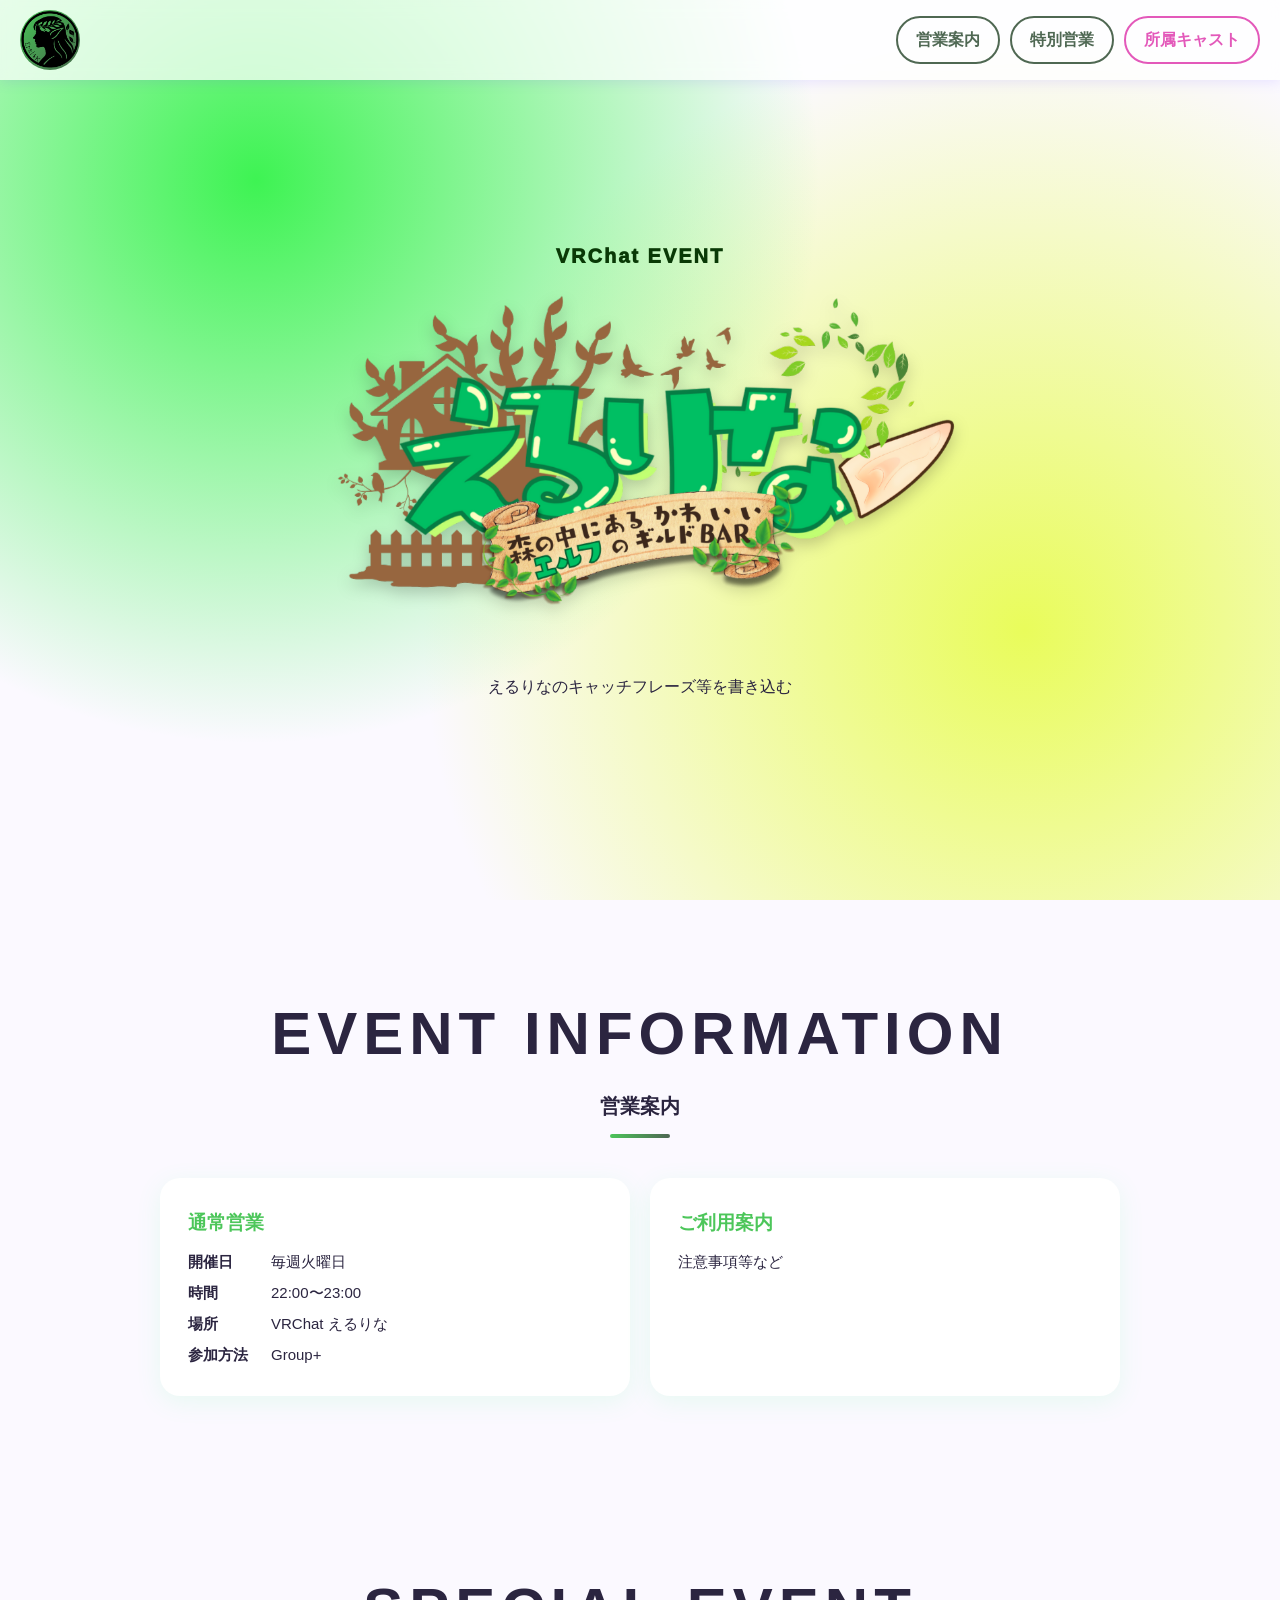
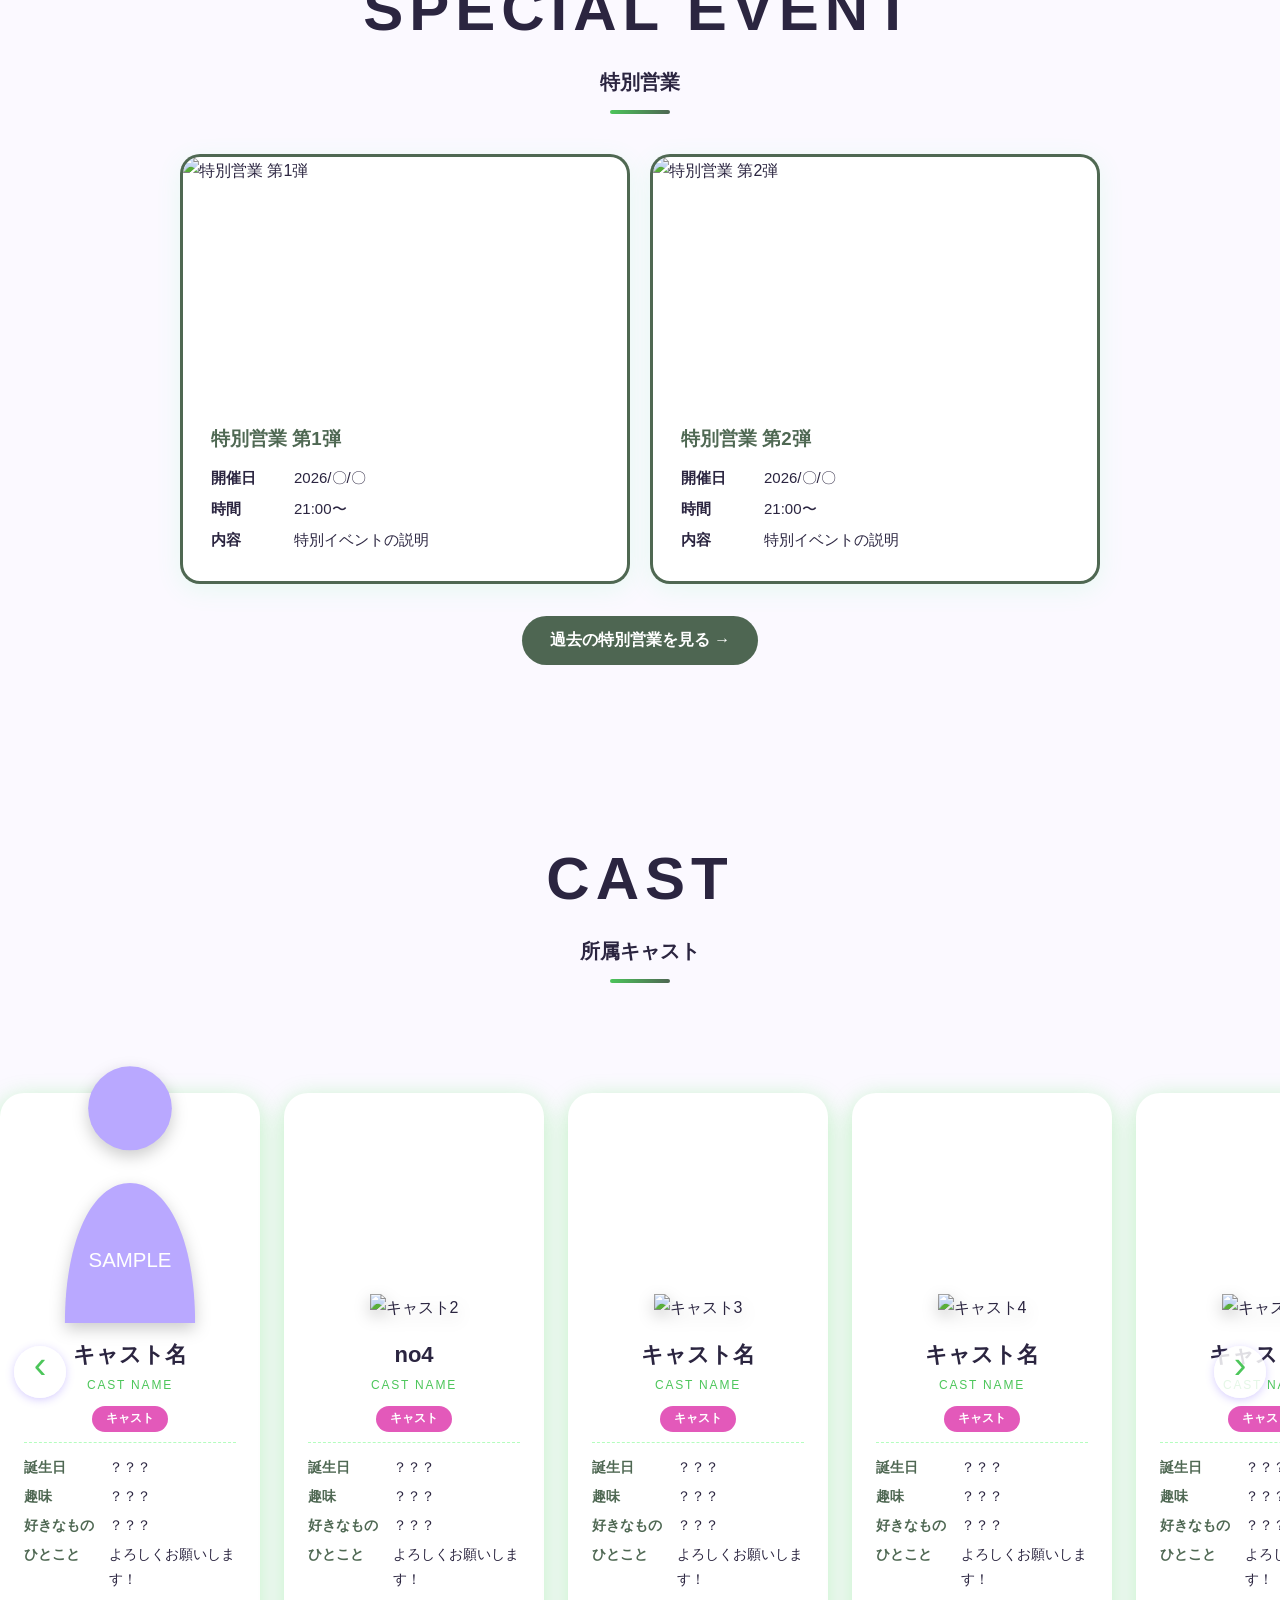
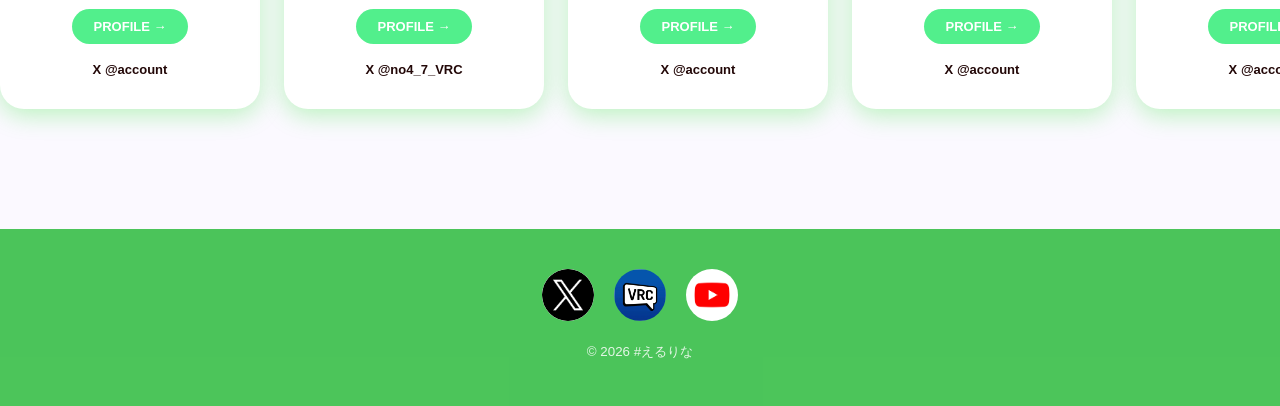
==== commit 548987b8: "Add files via upload" ====
--- a/index.html
+++ b/index.html
@@ -10,11 +10,12 @@
 
 <header>
   <a class="home" href="#top" aria-label="ホーム">
-    <img src="a75024626c5015ea.png" alt="アイコン" width="42" height="42">
+    <img src="a75024626c5015ea.png" alt="アイコン" width="60" height="60">
   </a>
   <nav>
-    <a href="#regular">営業案内</a>
+    <a class="rl" href="#regular">営業案内</a>
     <a class="sp" href="#special">特別営業</a>
+    <a class="cast1" href="#cast">所属キャスト</a>
   </nav>
 </header>
 
@@ -22,41 +23,47 @@
   <div class="hero">
     <div>
       <small>VRChat EVENT</small>
-      <h1>イベント名<br>ここに入ります</h1>
-      <p>VRChatで開催しているイベントのキャスト紹介・営業案内サイトです。ここに紹介文が入ります。</p>
+      <div class="photo"><img src="1.png" alt="メイン画像"></div>
+　　　 <p>えるりなのキャッチフレーズ等を書き込む</p>
     </div>
   </div>
 
   <section id="regular">
+    <h1>EVENT INFORMATION</h1>
     <h2>営業案内</h2>
     <div class="info">
       <div class="box">
         <h3>通常営業</h3>
-        <dl><dt>開催日</dt><dd>毎週〇曜日</dd><dt>時間</dt><dd>22:00〜24:00</dd><dt>場所</dt><dd>VRChat ワールド名</dd><dt>参加</dt><dd>Group+ / Invite+</dd></dl>
+        <dl><dt>開催日</dt><dd>毎週火曜日</dd><dt>時間</dt><dd>22:00〜23:00</dd><dt>場所</dt><dd>VRChat えるりな</dd><dt>参加方法</dt><dd>Group+</dd></dl>
       </div>
       <div class="box">
         <h3>ご利用案内</h3>
-        <p style="font-size:15px">初めての方も大歓迎です。マナーを守って楽しくお過ごしください。注意事項がここに入ります。</p>
+        <p style="font-size:15px">注意事項等など</p>
       </div>
     </div>
   </section>
 
-  <section id="special">
-    <h2>特別営業</h2>
+ <section id="special">
+  <h1>SPECIAL EVENT</h1>
+  <h2>特別営業</h2>
     <div class="info">
       <div class="box special">
+        <div class="ev-photo"><img src="sp_past/VRChat_2026-09-29_23-07-55.008_3840x2160.png" alt="特別営業 第1弾"></div>
         <h3>特別営業 第1弾</h3>
         <dl><dt>開催日</dt><dd>2026/〇/〇</dd><dt>時間</dt><dd>21:00〜</dd><dt>内容</dt><dd>特別イベントの説明</dd></dl>
       </div>
       <div class="box special">
+        <div class="ev-photo"><img src="img/photo-sample2.svg" alt="特別営業 第2弾"></div>
         <h3>特別営業 第2弾</h3>
         <dl><dt>開催日</dt><dd>2026/〇/〇</dd><dt>時間</dt><dd>21:00〜</dd><dt>内容</dt><dd>特別イベントの説明</dd></dl>
       </div>
     </div>
+    <a class="btn-past" href="past.html">過去の特別営業を見る &rarr;</a>
   </section>
 
   <section id="cast">
-    <h2>CAST</h2>
+    <h1>CAST</h1>
+    <h2>所属キャスト</h2>
     <div class="cast-slider">
       <!-- cs0=自動で流れる / cs1〜=10人目の位置 -->
       <input type="radio" name="cs" id="cs0" checked>
@@ -77,7 +84,7 @@
         <div class="photo"><img src="data:image/svg+xml,%3Csvg xmlns='http://www.w3.org/2000/svg' viewBox='0 0 200 300'%3E%3Ccircle cx='100' cy='70' r='45' fill='%23b9a8ff'/%3E%3Cpath d='M30 300c0-90 30-150 70-150s70 60 70 150z' fill='%23b9a8ff'/%3E%3Ctext x='100' y='240' font-size='22' text-anchor='middle' fill='%23fff' font-family='sans-serif'%3ESAMPLE%3C/text%3E%3C/svg%3E" alt="キャスト1"></div>
         <h3>キャスト名</h3><span class="en">CAST NAME</span>
         <span class="tag">キャスト</span>
-        <dl><dt>誕生日</dt><dd>1月1日</dd><dt>身長</dt><dd>160cm</dd><dt>好きなもの</dt><dd>音楽・ゲーム</dd><dt>ひとこと</dt><dd>よろしくお願いします！</dd></dl>
+        <dl><dt>誕生日</dt><dd>？？？</dd><dt>趣味</dt><dd>？？？</dd><dt>好きなもの</dt><dd>？？？</dd><dt>ひとこと</dt><dd>よろしくお願いします！</dd></dl>
         <a class="more" href="cast1.html">PROFILE &rarr;</a>
         <a class="x" href="#">X @account</a>
       </article>
@@ -86,16 +93,16 @@
         <h3>no4</h3><span class="en">CAST NAME</span>
         <span class="tag">キャスト</span>
         <dl><dt>誕生日</dt><dd>？？？</dd><dt>趣味</dt><dd>？？？</dd><dt>好きなもの</dt><dd>？？？</dd><dt>ひとこと</dt><dd>よろしくお願いします！</dd></dl>
-        <a class="more" href="cast2.html">PROFILE &rarr;</a>
+        <a class="more" href="no4.html">PROFILE &rarr;</a>
         <a class="x" href="https://x.com/no4_7_VRC">X @no4_7_VRC</a>
       </article>
 <article class="card">
-        <div class="photo"><img src="Image Sequence_010_0000.png" alt="キャスト3"></div>
-        <h3>えびり。</h3><span class="en">CAST NAME</span>
+        <div class="photo"><img src="img/cast4.svg" alt="キャスト3"></div>
+        <h3>キャスト名</h3><span class="en">CAST NAME</span>
         <span class="tag">キャスト</span>
         <dl><dt>誕生日</dt><dd>？？？</dd><dt>趣味</dt><dd>？？？</dd><dt>好きなもの</dt><dd>？？？</dd><dt>ひとこと</dt><dd>よろしくお願いします！</dd></dl>
         <a class="more" href="cast3.html">PROFILE &rarr;</a>
-        <a class="x" href="https://x.com/ebiri_vrchat">X @ebiri_vrchat</a>
+        <a class="x" href="#">X @account</a>
       </article>
 <article class="card">
         <div class="photo"><img src="img/cast4.svg" alt="キャスト4"></div>
@@ -109,7 +116,7 @@
         <div class="photo"><img src="img/cast5.svg" alt="キャスト5"></div>
         <h3>キャスト名</h3><span class="en">CAST NAME</span>
         <span class="tag">キャスト</span>
-        <dl><dt>誕生日</dt><dd>1月1日</dd><dt>身長</dt><dd>160cm</dd><dt>好きなもの</dt><dd>音楽・ゲーム</dd><dt>ひとこと</dt><dd>よろしくお願いします！</dd></dl>
+        <dl><dt>誕生日</dt><dd>？？？</dd><dt>趣味</dt><dd>？？？</dd><dt>好きなもの</dt><dd>？？？</dd><dt>ひとこと</dt><dd>よろしくお願いします！</dd></dl>
         <a class="more" href="cast5.html">PROFILE &rarr;</a>
         <a class="x" href="#">X @account</a>
       </article>
@@ -117,7 +124,7 @@
         <div class="photo"><img src="img/cast6.svg" alt="キャスト6"></div>
         <h3>キャスト名</h3><span class="en">CAST NAME</span>
         <span class="tag">キャスト</span>
-        <dl><dt>誕生日</dt><dd>1月1日</dd><dt>身長</dt><dd>160cm</dd><dt>好きなもの</dt><dd>音楽・ゲーム</dd><dt>ひとこと</dt><dd>よろしくお願いします！</dd></dl>
+        <dl><dt>誕生日</dt><dd>？？？</dd><dt>趣味</dt><dd>？？？</dd><dt>好きなもの</dt><dd>？？？</dd><dt>ひとこと</dt><dd>よろしくお願いします！</dd></dl>
         <a class="more" href="cast6.html">PROFILE &rarr;</a>
         <a class="x" href="#">X @account</a>
       </article>
@@ -125,7 +132,7 @@
         <div class="photo"><img src="img/cast7.svg" alt="キャスト7"></div>
         <h3>キャスト名</h3><span class="en">CAST NAME</span>
         <span class="tag">キャスト</span>
-        <dl><dt>誕生日</dt><dd>1月1日</dd><dt>身長</dt><dd>160cm</dd><dt>好きなもの</dt><dd>音楽・ゲーム</dd><dt>ひとこと</dt><dd>よろしくお願いします！</dd></dl>
+        <dl><dt>誕生日</dt><dd>？？？</dd><dt>趣味</dt><dd>？？？</dd><dt>好きなもの</dt><dd>？？？</dd><dt>ひとこと</dt><dd>よろしくお願いします！</dd></dl>
         <a class="more" href="cast7.html">PROFILE &rarr;</a>
         <a class="x" href="#">X @account</a>
       </article>
@@ -133,7 +140,7 @@
         <div class="photo"><img src="img/cast8.svg" alt="キャスト8"></div>
         <h3>キャスト名</h3><span class="en">CAST NAME</span>
         <span class="tag">キャスト</span>
-        <dl><dt>誕生日</dt><dd>1月1日</dd><dt>身長</dt><dd>160cm</dd><dt>好きなもの</dt><dd>音楽・ゲーム</dd><dt>ひとこと</dt><dd>よろしくお願いします！</dd></dl>
+        <dl><dt>誕生日</dt><dd>？？？</dd><dt>趣味</dt><dd>？？？</dd><dt>好きなもの</dt><dd>？？？</dd><dt>ひとこと</dt><dd>よろしくお願いします！</dd></dl>
         <a class="more" href="cast8.html">PROFILE &rarr;</a>
         <a class="x" href="#">X @account</a>
       </article>
@@ -141,7 +148,7 @@
         <div class="photo"><img src="img/cast9.svg" alt="キャスト9"></div>
         <h3>キャスト名</h3><span class="en">CAST NAME</span>
         <span class="tag">キャスト</span>
-        <dl><dt>誕生日</dt><dd>1月1日</dd><dt>身長</dt><dd>160cm</dd><dt>好きなもの</dt><dd>音楽・ゲーム</dd><dt>ひとこと</dt><dd>よろしくお願いします！</dd></dl>
+        <dl><dt>誕生日</dt><dd>？？？</dd><dt>趣味</dt><dd>？？？</dd><dt>好きなもの</dt><dd>？？？</dd><dt>ひとこと</dt><dd>よろしくお願いします！</dd></dl>
         <a class="more" href="cast9.html">PROFILE &rarr;</a>
         <a class="x" href="#">X @account</a>
       </article>
@@ -149,7 +156,7 @@
         <div class="photo"><img src="img/cast10.svg" alt="キャスト10"></div>
         <h3>キャスト名</h3><span class="en">CAST NAME</span>
         <span class="tag">キャスト</span>
-        <dl><dt>誕生日</dt><dd>1月1日</dd><dt>身長</dt><dd>160cm</dd><dt>好きなもの</dt><dd>音楽・ゲーム</dd><dt>ひとこと</dt><dd>よろしくお願いします！</dd></dl>
+        <dl><dt>誕生日</dt><dd>？？？</dd><dt>趣味</dt><dd>？？？</dd><dt>好きなもの</dt><dd>？？？</dd><dt>ひとこと</dt><dd>よろしくお願いします！</dd></dl>
         <a class="more" href="cast10.html">PROFILE &rarr;</a>
         <a class="x" href="#">X @account</a>
       </article>
@@ -158,7 +165,7 @@
         <div class="photo"><img src="data:image/svg+xml,%3Csvg xmlns='http://www.w3.org/2000/svg' viewBox='0 0 200 300'%3E%3Ccircle cx='100' cy='70' r='45' fill='%23b9a8ff'/%3E%3Cpath d='M30 300c0-90 30-150 70-150s70 60 70 150z' fill='%23b9a8ff'/%3E%3Ctext x='100' y='240' font-size='22' text-anchor='middle' fill='%23fff' font-family='sans-serif'%3ESAMPLE%3C/text%3E%3C/svg%3E" alt="キャスト1"></div>
         <h3>キャスト名</h3><span class="en">CAST NAME</span>
         <span class="tag">キャスト</span>
-        <dl><dt>誕生日</dt><dd>1月1日</dd><dt>身長</dt><dd>160cm</dd><dt>好きなもの</dt><dd>音楽・ゲーム</dd><dt>ひとこと</dt><dd>よろしくお願いします！</dd></dl>
+        <dl><dt>誕生日</dt><dd>？？？</dd><dt>趣味</dt><dd>？？？</dd><dt>好きなもの</dt><dd>？？？</dd><dt>ひとこと</dt><dd>よろしくお願いします！</dd></dl>
         <a tabindex="-1" class="more" href="cast1.html">PROFILE &rarr;</a>
         <a tabindex="-1" class="x" href="#">X @account</a>
       </article>
@@ -166,7 +173,7 @@
         <div class="photo"><img src="data:image/svg+xml,%3Csvg xmlns='http://www.w3.org/2000/svg' viewBox='0 0 200 300'%3E%3Ccircle cx='100' cy='70' r='45' fill='%23ffb0d3'/%3E%3Cpath d='M30 300c0-90 30-150 70-150s70 60 70 150z' fill='%23ffb0d3'/%3E%3Ctext x='100' y='240' font-size='22' text-anchor='middle' fill='%23fff' font-family='sans-serif'%3ESAMPLE%3C/text%3E%3C/svg%3E" alt="キャスト2"></div>
         <h3>キャスト名</h3><span class="en">CAST NAME</span>
         <span class="tag">キャスト</span>
-        <dl><dt>誕生日</dt><dd>1月1日</dd><dt>身長</dt><dd>160cm</dd><dt>好きなもの</dt><dd>音楽・ゲーム</dd><dt>ひとこと</dt><dd>よろしくお願いします！</dd></dl>
+        <dl><dt>誕生日</dt><dd>？？？</dd><dt>趣味</dt><dd>？？？</dd><dt>好きなもの</dt><dd>？？？</dd><dt>ひとこと</dt><dd>よろしくお願いします！</dd></dl>
         <a tabindex="-1" class="more" href="cast2.html">PROFILE &rarr;</a>
         <a tabindex="-1" class="x" href="#">X @account</a>
       </article>
@@ -174,7 +181,7 @@
         <div class="photo"><img src="data:image/svg+xml,%3Csvg xmlns='http://www.w3.org/2000/svg' viewBox='0 0 200 300'%3E%3Ccircle cx='100' cy='70' r='45' fill='%2397dcc8'/%3E%3Cpath d='M30 300c0-90 30-150 70-150s70 60 70 150z' fill='%2397dcc8'/%3E%3Ctext x='100' y='240' font-size='22' text-anchor='middle' fill='%23fff' font-family='sans-serif'%3ESAMPLE%3C/text%3E%3C/svg%3E" alt="キャスト3"></div>
         <h3>キャスト名</h3><span class="en">CAST NAME</span>
         <span class="tag">キャスト</span>
-        <dl><dt>誕生日</dt><dd>1月1日</dd><dt>身長</dt><dd>160cm</dd><dt>好きなもの</dt><dd>音楽・ゲーム</dd><dt>ひとこと</dt><dd>よろしくお願いします！</dd></dl>
+        <dl><dt>誕生日</dt><dd>？？？</dd><dt>趣味</dt><dd>？？？</dd><dt>好きなもの</dt><dd>？？？</dd><dt>ひとこと</dt><dd>よろしくお願いします！</dd></dl>
         <a tabindex="-1" class="more" href="cast3.html">PROFILE &rarr;</a>
         <a tabindex="-1" class="x" href="#">X @account</a>
       </article>
@@ -182,7 +189,7 @@
         <div class="photo"><img src="img/cast4.svg" alt="キャスト4"></div>
         <h3>キャスト名</h3><span class="en">CAST NAME</span>
         <span class="tag">キャスト</span>
-        <dl><dt>誕生日</dt><dd>1月1日</dd><dt>身長</dt><dd>160cm</dd><dt>好きなもの</dt><dd>音楽・ゲーム</dd><dt>ひとこと</dt><dd>よろしくお願いします！</dd></dl>
+        <dl><dt>誕生日</dt><dd>？？？</dd><dt>趣味</dt><dd>？？？</dd><dt>好きなもの</dt><dd>？？？</dd><dt>ひとこと</dt><dd>よろしくお願いします！</dd></dl>
         <a tabindex="-1" class="more" href="cast4.html">PROFILE &rarr;</a>
         <a tabindex="-1" class="x" href="#">X @account</a>
       </article>
@@ -190,7 +197,7 @@
         <div class="photo"><img src="img/cast5.svg" alt="キャスト5"></div>
         <h3>キャスト名</h3><span class="en">CAST NAME</span>
         <span class="tag">キャスト</span>
-        <dl><dt>誕生日</dt><dd>1月1日</dd><dt>身長</dt><dd>160cm</dd><dt>好きなもの</dt><dd>音楽・ゲーム</dd><dt>ひとこと</dt><dd>よろしくお願いします！</dd></dl>
+        <dl><dt>誕生日</dt><dd>？？？</dd><dt>趣味</dt><dd>？？？</dd><dt>好きなもの</dt><dd>？？？</dd><dt>ひとこと</dt><dd>よろしくお願いします！</dd></dl>
         <a tabindex="-1" class="more" href="cast5.html">PROFILE &rarr;</a>
         <a tabindex="-1" class="x" href="#">X @account</a>
       </article>
@@ -198,7 +205,7 @@
         <div class="photo"><img src="img/cast6.svg" alt="キャスト6"></div>
         <h3>キャスト名</h3><span class="en">CAST NAME</span>
         <span class="tag">キャスト</span>
-        <dl><dt>誕生日</dt><dd>1月1日</dd><dt>身長</dt><dd>160cm</dd><dt>好きなもの</dt><dd>音楽・ゲーム</dd><dt>ひとこと</dt><dd>よろしくお願いします！</dd></dl>
+        <dl><dt>誕生日</dt><dd>？？？</dd><dt>趣味</dt><dd>？？？</dd><dt>好きなもの</dt><dd>？？？</dd><dt>ひとこと</dt><dd>よろしくお願いします！</dd></dl>
         <a tabindex="-1" class="more" href="cast6.html">PROFILE &rarr;</a>
         <a tabindex="-1" class="x" href="#">X @account</a>
       </article>
@@ -206,7 +213,7 @@
         <div class="photo"><img src="img/cast7.svg" alt="キャスト7"></div>
         <h3>キャスト名</h3><span class="en">CAST NAME</span>
         <span class="tag">キャスト</span>
-        <dl><dt>誕生日</dt><dd>1月1日</dd><dt>身長</dt><dd>160cm</dd><dt>好きなもの</dt><dd>音楽・ゲーム</dd><dt>ひとこと</dt><dd>よろしくお願いします！</dd></dl>
+        <dl><dt>誕生日</dt><dd>？？？</dd><dt>趣味</dt><dd>？？？</dd><dt>好きなもの</dt><dd>？？？</dd><dt>ひとこと</dt><dd>よろしくお願いします！</dd></dl>
         <a tabindex="-1" class="more" href="cast7.html">PROFILE &rarr;</a>
         <a tabindex="-1" class="x" href="#">X @account</a>
       </article>
@@ -214,7 +221,7 @@
         <div class="photo"><img src="img/cast8.svg" alt="キャスト8"></div>
         <h3>キャスト名</h3><span class="en">CAST NAME</span>
         <span class="tag">キャスト</span>
-        <dl><dt>誕生日</dt><dd>1月1日</dd><dt>身長</dt><dd>160cm</dd><dt>好きなもの</dt><dd>音楽・ゲーム</dd><dt>ひとこと</dt><dd>よろしくお願いします！</dd></dl>
+        <dl><dt>誕生日</dt><dd>？？？</dd><dt>趣味</dt><dd>？？？</dd><dt>好きなもの</dt><dd>？？？</dd><dt>ひとこと</dt><dd>よろしくお願いします！</dd></dl>
         <a tabindex="-1" class="more" href="cast8.html">PROFILE &rarr;</a>
         <a tabindex="-1" class="x" href="#">X @account</a>
       </article>
@@ -222,7 +229,7 @@
         <div class="photo"><img src="img/cast9.svg" alt="キャスト9"></div>
         <h3>キャスト名</h3><span class="en">CAST NAME</span>
         <span class="tag">キャスト</span>
-        <dl><dt>誕生日</dt><dd>1月1日</dd><dt>身長</dt><dd>160cm</dd><dt>好きなもの</dt><dd>音楽・ゲーム</dd><dt>ひとこと</dt><dd>よろしくお願いします！</dd></dl>
+        <dl><dt>誕生日</dt><dd>？？？</dd><dt>趣味</dt><dd>？？？</dd><dt>好きなもの</dt><dd>？？？</dd><dt>ひとこと</dt><dd>よろしくお願いします！</dd></dl>
         <a tabindex="-1" class="more" href="cast9.html">PROFILE &rarr;</a>
         <a tabindex="-1" class="x" href="#">X @account</a>
       </article>
@@ -230,7 +237,7 @@
         <div class="photo"><img src="img/cast10.svg" alt="キャスト10"></div>
         <h3>キャスト名</h3><span class="en">CAST NAME</span>
         <span class="tag">キャスト</span>
-        <dl><dt>誕生日</dt><dd>1月1日</dd><dt>身長</dt><dd>160cm</dd><dt>好きなもの</dt><dd>音楽・ゲーム</dd><dt>ひとこと</dt><dd>よろしくお願いします！</dd></dl>
+        <dl><dt>誕生日</dt><dd>？？？</dd><dt>趣味s</dt><dd>？？？</dd><dt>好きなもの</dt><dd>？？？</dd><dt>ひとこと</dt><dd>よろしくお願いします！</dd></dl>
         <a tabindex="-1" class="more" href="cast10.html">PROFILE &rarr;</a>
         <a tabindex="-1" class="x" href="#">X @account</a>
       </article>
@@ -298,11 +305,11 @@
 <footer>
   <div class="sns">
     <!-- 画像(src)とリンク先(href)を書き換えてください -->
-    <a href="https://x.com/Elrina_o" target="_blank" rel="noopener" aria-label="X"><img src="img/x.svg" alt="X"></a>
-    <a href="https://vrchat.com/home/group/grp_bad48d0d-0331-4347-95c6-af51d42be0c9" target="_blank" rel="noopener" aria-label="VRChat グループ"><img src="img/vrchat.jpg" alt="VRChat グループ"></a>
-    <a href="https://www.youtube.com/@ElrinaVRC" target="_blank" rel="noopener" aria-label="YouTube"><img src="img/youtube.svg" alt="YouTube"></a>
+    <a href="https://x.com/Elrina_o" target="_blank" rel="noopener" aria-label="X"><img src="logo_metaX-2.png" alt="X"></a>
+    <a href="https://vrchat.com/home/group/grp_bad48d0d-0331-4347-95c6-af51d42be0c9" target="_blank" rel="noopener" aria-label="VRChat グループ"><img src="vrchat.jpg" alt="VRChat グループ"></a>
+    <a href="https://www.youtube.com/@ElrinaVRC" target="_blank" rel="noopener" aria-label="YouTube"><img src="YouTube.png" alt="YouTube"></a>
   </div>
-  <small>&copy; 2026 えるりな</small>
+  <small>&copy; 2026 #えるりな</small>
 </footer>
 
 </body>
--- a/style.css
+++ b/style.css
@@ -1,31 +1,34 @@
-:root{--main:#7c5cff;--sub:#ff7eb6;--bg:#fbf9ff;--text:#2b2540;--card:#fff}
+:root{--main:#28ba39d4;--sub:#0a2d0fb7;--bg:#fbf9ff;--text:#2b2540;--card:#fff;--card2:#230808;--cast:#e359ba;--cast2:#25eb6eca;--cast3:#7ab47e;}
 *{box-sizing:border-box;margin:0;padding:0}
 html{scroll-behavior:smooth;scroll-padding-top:70px}
 body{font-family:"Hiragino Sans","Noto Sans JP",sans-serif;background:var(--bg);color:var(--text);line-height:1.8}
 a{color:inherit;text-decoration:none}
 
 /* ヘッダー（スクロールしても追従） */
-header{position:fixed;top:0;left:0;right:0;z-index:100;height:60px;display:flex;justify-content:space-between;align-items:center;padding:0 20px;background:rgba(255,255,255,.85);backdrop-filter:blur(8px);box-shadow:0 2px 12px rgba(124,92,255,.15)}
-.home{width:42px;height:42px;border-radius:50%;background:linear-gradient(135deg,var(--main),var(--sub));display:grid;place-items:center}
-.home svg{width:22px;height:22px;fill:#fff}
+header{position:fixed;top:0;left:0;right:0;z-index:100;height:80px;display:flex;justify-content:space-between;align-items:center;padding:0 20px;background:rgba(255, 255, 255, 0.724);backdrop-filter:blur(8px);box-shadow:0 2px 12px rgba(124,92,255,.15)}
+.home{width:60px;height:60px;border-radius:50%;background:linear-gradient(135deg,var(--main),var(--sub));display:grid;place-items:center}
+.home svg{width:26px;height:26px;fill:#fff}
 nav{display:flex;gap:10px}
-nav a{padding:8px 18px;border-radius:999px;font-weight:700;font-size:14px;border:2px solid var(--main);color:var(--main);transition:.2s}
-nav a:hover{background:var(--main);color:#fff}
-nav a.sp{border-color:var(--sub);background:var(--sub);color:#fff}
-
+nav a.rl{padding:8px 18px;border-radius:999px;font-weight:700;font-size:16px;border:2px solid var(--sub);color:var(--sub);transition:.2s}
+nav a.sp{padding:8px 18px;border-radius:999px;font-weight:700;font-size:16px;border:2px solid var(--sub);color:var(--sub);transition:.2s}
+nav a.cast1{padding:8px 18px;border-radius:999px;font-weight:700;font-size:16px;border:2px solid var(--cast);color:var(--cast);transition:.2s}
+nav a.rl:hover{background:var(--sub);color:#fff}
+nav a.sp:hover{background:var(--sub);color:#fff}
+nav a.cast1:hover{background:var(--cast);color:#fff}
 /* ヒーロー */
-.hero{min-height:100vh;display:grid;place-items:center;text-align:center;padding:100px 20px 60px;background:radial-gradient(circle at 20% 20%,#ffd6ec 0,transparent 45%),radial-gradient(circle at 80% 70%,#cfc4ff 0,transparent 50%),var(--bg)}
-.hero small{letter-spacing:.3em;color:var(--main);font-weight:700}
-.hero h1{font-size:clamp(32px,7vw,64px);line-height:1.2;margin:12px 0;background:linear-gradient(90deg,var(--main),var(--sub));-webkit-background-clip:text;background-clip:text;color:transparent}
+.hero{min-height:100vh;display:grid;place-items:center;text-align:center;padding:100px 20px 60px;background:radial-gradient(circle at 20% 20%,#3ef353 0,transparent 45%),radial-gradient(circle at 80% 70%,#e9fc5b 0,transparent 50%),var(--bg)}
+.hero small{letter-spacing:.1em;color:#093906;font-weight:1000;font-size: 20px;vertical-align:middle;}
+.hero .photo{width:700px;height:320px;margin:20px auto 30px;}
 .hero p{max-width:560px;margin:0 auto}
 
 section{padding:80px 20px;max-width:1000px;margin:0 auto}
-h2{text-align:center;font-size:30px;margin-bottom:40px}
+h2{text-align:center;font-size:20px;margin-bottom:40px}
+h1{text-align:center;font-size:60px;letter-spacing: 0.1em;}
 h2::after{content:"";display:block;width:60px;height:4px;margin:10px auto 0;border-radius:2px;background:linear-gradient(90deg,var(--main),var(--sub))}
 
 /* 営業案内 */
 .info{display:grid;grid-template-columns:repeat(auto-fit,minmax(260px,1fr));gap:20px}
-.box{background:var(--card);border-radius:20px;padding:28px;box-shadow:0 6px 24px rgba(124,92,255,.12)}
+.box{background:var(--card);border-radius:20px;padding:28px;box-shadow:0 6px 24px rgba(92, 255, 149, 0.12)}
 .box h3{color:var(--main);margin-bottom:8px}
 .box.special{border:3px solid var(--sub)}
 .box.special h3{color:var(--sub)}
@@ -34,19 +37,19 @@
 
 /* キャストプロフィール */
 .cast{display:grid;grid-template-columns:repeat(auto-fit,minmax(280px,1fr));gap:60px 24px;padding-top:60px}
-.card{background:var(--card);border-radius:24px;padding:0 24px 28px;box-shadow:0 6px 24px rgba(124,92,255,.12)}
+.card{background:var(--card);border-radius:24px;padding:0 24px 28px;box-shadow:0 6px 24px rgba(13, 225, 13, 0.267)}
 .photo{height:280px;margin-top:-50px;display:flex;justify-content:center;align-items:flex-end}
 /* ↓ここのsrcを透過PNGに差し替えて下さい */
-.photo img{max-height:100%;max-width:100%;filter:drop-shadow(0 6px 8px rgba(0,0,0,.2))}
+.photo img{max-height:100%;max-width:100%;filter:drop-shadow(0 6px 8px rgba(0, 0, 0, 0.2))}
 .card h3{font-size:22px;text-align:center;margin-top:12px}
 .card .en{display:block;text-align:center;font-size:12px;color:var(--main);letter-spacing:.15em}
-.card .tag{display:block;width:fit-content;margin:10px auto;padding:2px 14px;border-radius:999px;background:var(--sub);color:#fff;font-size:12px;font-weight:700}
-.card dl{display:grid;grid-template-columns:5.5em 1fr;gap:4px 8px;font-size:14px;border-top:1px dashed #cfc4ff;padding-top:12px}
-.card dt{color:var(--main);font-weight:700}
-.card .x{display:block;text-align:center;margin-top:14px;font-size:13px;font-weight:700;color:var(--main)}
+.card .tag{display:block;width:fit-content;margin:10px auto;padding:2px 14px;border-radius:999px;background:var(--cast);color:#fff;font-size:12px;font-weight:700}
+.card dl{display:grid;grid-template-columns:5.5em 1fr;gap:4px 8px;font-size:14px;border-top:1px dashed #b4febe;padding-top:12px}
+.card dt{color:var(--sub);font-weight:700}
+.card .x{display:block;text-align:center;margin-top:14px;font-size:13px;font-weight:700;color:var(--card2)}
 
 /* フッター */
-footer{background:linear-gradient(135deg,var(--main),var(--sub));color:#fff;text-align:center;padding:40px 20px}
+footer{background:var(--main);color:#fff;text-align:center;padding:40px 20px}
 .sns{display:flex;justify-content:center;gap:20px;margin-bottom:16px}
 .sns a{width:52px;height:52px;border-radius:50%;background:#fff;overflow:hidden;display:block;transition:.2s}
 .sns a:hover{transform:translateY(-4px)}
@@ -58,23 +61,24 @@
 /* カード → 個人ページへのリンク */
 .card{position:relative;transition:.2s}
 .card:hover{transform:translateY(-4px)}
-.card .more{display:block;width:fit-content;margin:16px auto 0;padding:6px 22px;border-radius:999px;background:var(--main);color:#fff;font-size:13px;font-weight:700}
+.card .more{display:block;width:fit-content;margin:16px auto 0;padding:6px 22px;border-radius:999px;background:var(--cast2);color:#fff;font-size:13px;font-weight:700}
 .card .more::after{content:"";position:absolute;inset:0;border-radius:24px}
 .card .x{position:relative;z-index:1}
 
 /* 個人プロフィールページ */
 .profile{max-width:900px;margin:0 auto;padding:110px 20px 80px;display:grid;grid-template-columns:1fr 1fr;gap:40px;align-items:center}
-.p-photo{background:linear-gradient(135deg,#ffd6ec,#cfc4ff);border-radius:28px;padding:30px 20px 0;display:flex;justify-content:center;align-items:flex-end;min-height:420px}
+.p-photo{background:linear-gradient(135deg,#b0d1ee,#25cdbf);border-radius:28px;padding:30px 20px 0;display:flex;justify-content:center;align-items:flex-end;min-height:420px}
 .p-photo img{max-width:100%;max-height:420px;filter:drop-shadow(0 6px 8px rgba(0,0,0,.2))}
-.p-body .tag{display:inline-block;padding:2px 14px;border-radius:999px;background:var(--sub);color:#fff;font-size:12px;font-weight:700}
+.p-body .tag{display:inline-block;padding:2px 14px;border-radius:999px;background:var(--cast);color:#fff;font-size:12px;font-weight:700}
 .p-body h1{font-size:34px;line-height:1.3}
 .p-body .en{color:var(--main);letter-spacing:.15em;font-size:13px}
 .p-msg{margin:16px 0;font-size:15px}
 .p-body dl{display:grid;grid-template-columns:6em 1fr;gap:6px 8px;border-top:1px dashed #cfc4ff;padding-top:14px;font-size:15px}
-.p-body dt{color:var(--main);font-weight:700}
+.p-body dt{color:var(--sub);font-weight:700}
 .p-links{display:flex;gap:12px;flex-wrap:wrap;margin-top:24px}
-.p-links a{padding:8px 20px;border-radius:999px;border:2px solid var(--main);color:var(--main);font-weight:700;font-size:14px}
-.p-links a:first-child{background:var(--main);color:#fff}
+.p-links a{padding:8px 20px;border-radius:999px;color:var(--cast);font-weight:700;font-size:14px}
+.p-links a.fan{background:var(--main);color:#fff}
+.p-links a:first-child{background:var(--text);color:#fff}
 @media(max-width:700px){.profile{grid-template-columns:1fr}}
 
 /* ギャラリー（CSSのみ） */
@@ -105,8 +109,8 @@
 .slider input:nth-of-type(4):checked ~ .slide:nth-of-type(4){display:flex}
 .slider input:nth-of-type(5):checked ~ .slide:nth-of-type(5){display:flex}
 .slider input:nth-of-type(6):checked ~ .slide:nth-of-type(6){display:flex}
-.arrow{position:absolute;top:50%;transform:translateY(-50%);z-index:2;display:grid;place-items:center;width:44px;height:44px;border-radius:50%;background:rgba(255,255,255,.85);color:var(--main);font-size:32px;line-height:1;cursor:pointer;box-shadow:0 2px 8px rgba(124,92,255,.3);user-select:none;transition:.2s}
-.arrow:hover{background:var(--main);color:#fff}
+.arrow{position:absolute;top:50%;transform:translateY(-50%);z-index:2;text-align:center;width:44px;height:44px;border-radius:50%;background:rgba(255,255,255,.85);color:var(--main);font-size:32px;line-height:1;cursor:pointer;box-shadow:0 2px 8px rgba(124,92,255,.3);user-select:none;transition:.2s}
+.arrow:hover{background:var(--cast3);color:#fff}
 .arrow.prev{left:10px}
 .arrow.next{right:10px}
 
@@ -122,11 +126,11 @@
 /* 左右の矢印で好きなキャストを選べる（CSSのみ） */
 .cast-slider{position:relative}
 .cast-slider>input{display:none}
-.cast-slider .arrow{top:48%;width:52px;height:52px;font-size:38px;z-index:5}
+.cast-slider .arrow{top:48%;width:52px;height:52px;font-size:38px;z-index:5;}
 .cast-slider .arrow.prev{left:14px}
 .cast-slider .arrow.next{right:14px}
 .cs-nav{display:none}
-.auto-btn{position:absolute;bottom:0;left:50%;transform:translateX(-50%);z-index:5;padding:6px 20px;border-radius:999px;background:var(--main);color:#fff;font-size:13px;font-weight:700;cursor:pointer}
+.auto-btn{position:absolute;bottom:0;left:50%;margin-bottom: -15px;transform:translateX(-50%);z-index:5;padding:6px 20px;border-radius:999px;background:var(--cast3);color:#fff;font-size:13px;font-weight:700;cursor:pointer}
 .track{transition:transform .6s ease}
 .cast-slider>input:not(#cs0):checked ~ .marquee .track{animation:none}
 #cs0:checked ~ .n0{display:block}
@@ -150,3 +154,32 @@
 #cs9:checked ~ .marquee .track{transform:translateX(-2272px)}
 #cs10:checked ~ .n10{display:block}
 #cs10:checked ~ .marquee .track{transform:translateX(-2556px)}
+
+/* 特別営業：写真・過去ページ */
+.ev-photo{margin:-28px -28px 16px;aspect-ratio:16/9;overflow:hidden;border-radius:17px 17px 0 0}
+.ev-photo img{width:100%;height:100%;object-fit:cover;display:block}
+.btn-past{display:block;width:fit-content;margin:32px auto 0;padding:10px 28px;border-radius:999px;background:var(--sub);color:#fff;font-weight:700;transition:.2s}
+.btn-past:hover{transform:translateY(-3px)}
+.past{max-width:1000px;margin:0 auto;padding:110px 20px 80px}
+.past-event{margin-bottom:32px}
+.past-event .p-date{color:var(--sub);font-weight:700;font-size:14px}
+.past-event .g-grid{margin-top:16px}
+
+/* 特別営業の写真サイズ調整（ここの数字で変更できます） */
+:root{--ev-card-w:320px;--ev-photo-h:170px}
+#special .info{grid-template-columns:repeat(auto-fit,minmax(240px,var(--ev-card-w)));justify-content:center}
+.ev-photo{aspect-ratio:auto;height:var(--ev-photo-h)}
+.ev-photo img{object-fit:cover;max-width:100%}
+.past-event .g-grid{grid-template-columns:repeat(auto-fill,minmax(140px,160px))}
+.past-event{max-width:720px;margin-left:auto;margin-right:auto}
+ 
+/* 特別営業の写真は16:9固定（枠に合わせて中央を切り取り） */
+.ev-photo{height:auto;aspect-ratio:16/9}
+.past-event .g-item{aspect-ratio:16/9}
+.past-event .g-grid{grid-template-columns:repeat(auto-fill,minmax(180px,220px))}
+ 
+/* 特別営業：画面が広くなってもサイズ固定（増えた分は余白になる） */
+:root{--ev-card-w:450px;--ev-thumb-w:200px}
+#special .info{grid-template-columns:repeat(auto-fit,minmax(min(var(--ev-card-w),100%),var(--ev-card-w)));justify-content:center}
+#special .box{width:100%;max-width:var(--ev-card-w)}
+.past-event .g-grid{grid-template-columns:repeat(auto-fill,minmax(min(var(--ev-thumb-w),100%),var(--ev-thumb-w)));justify-content:start}
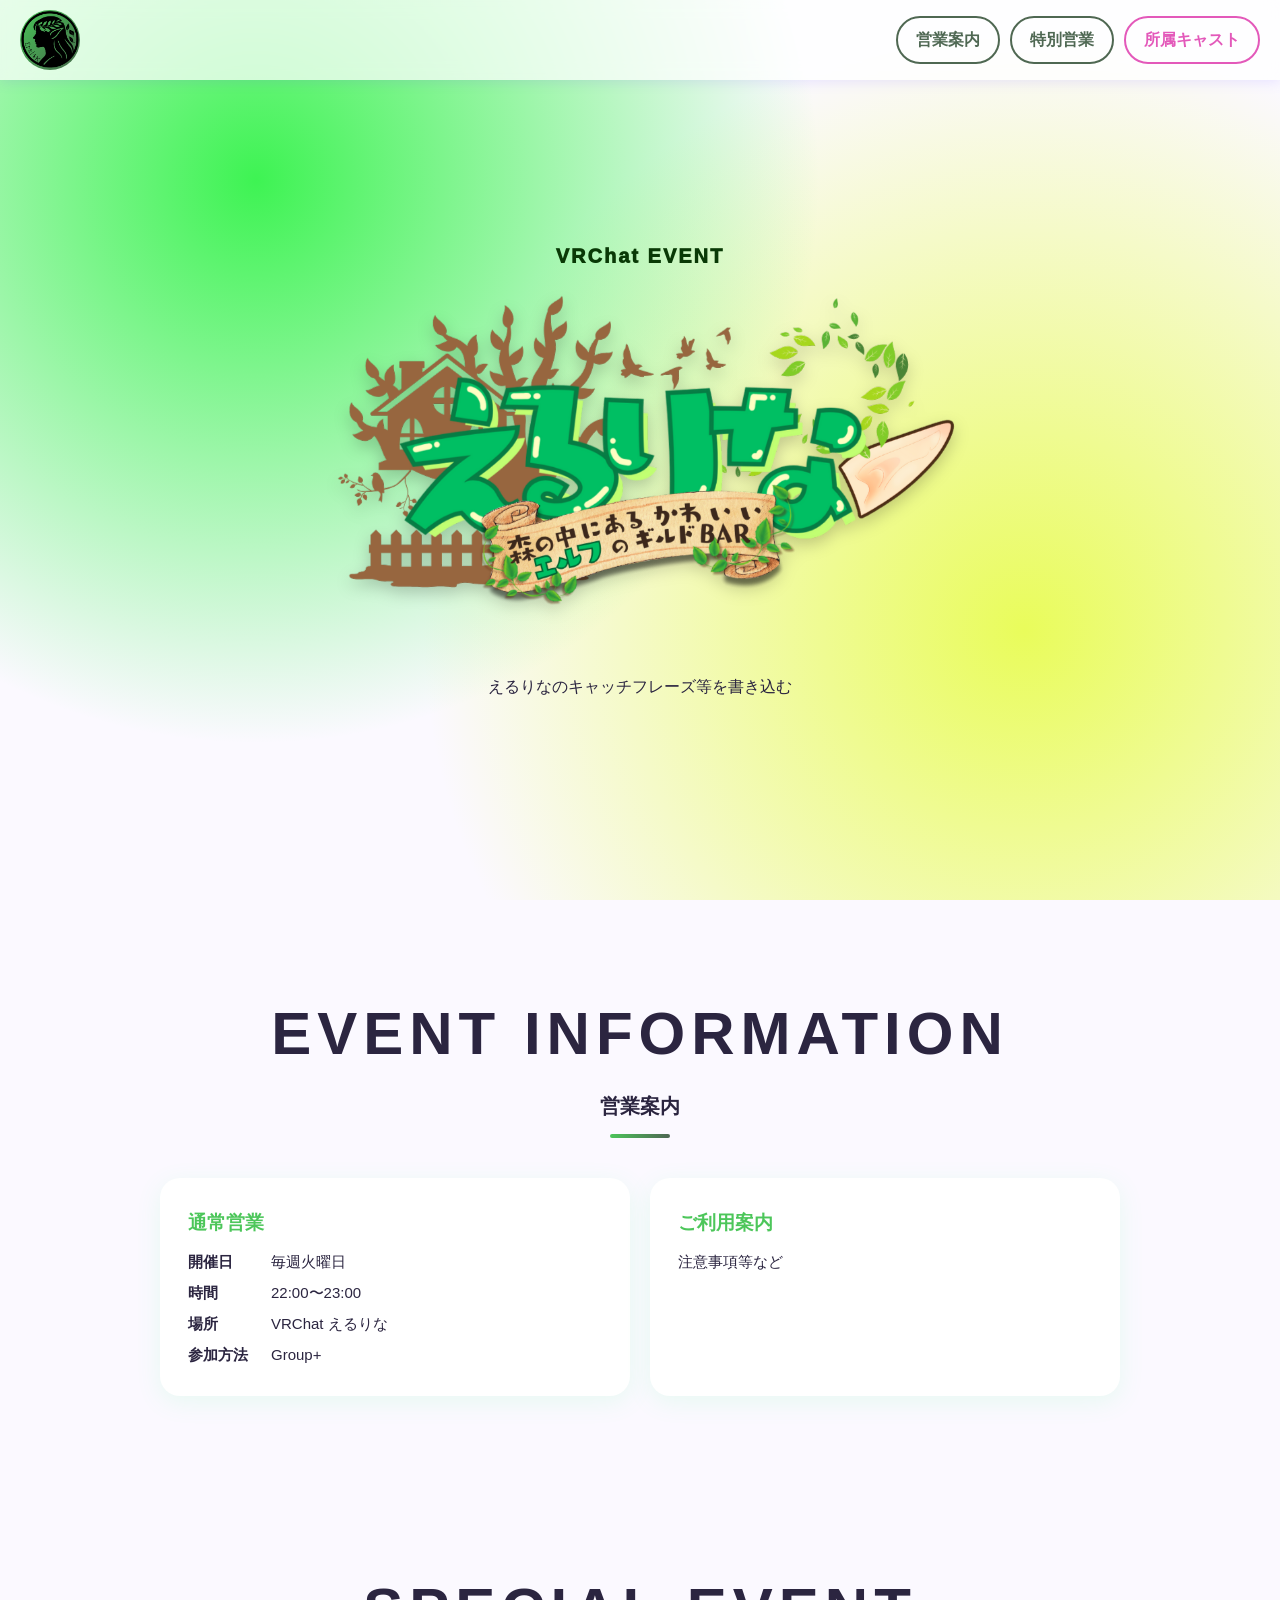
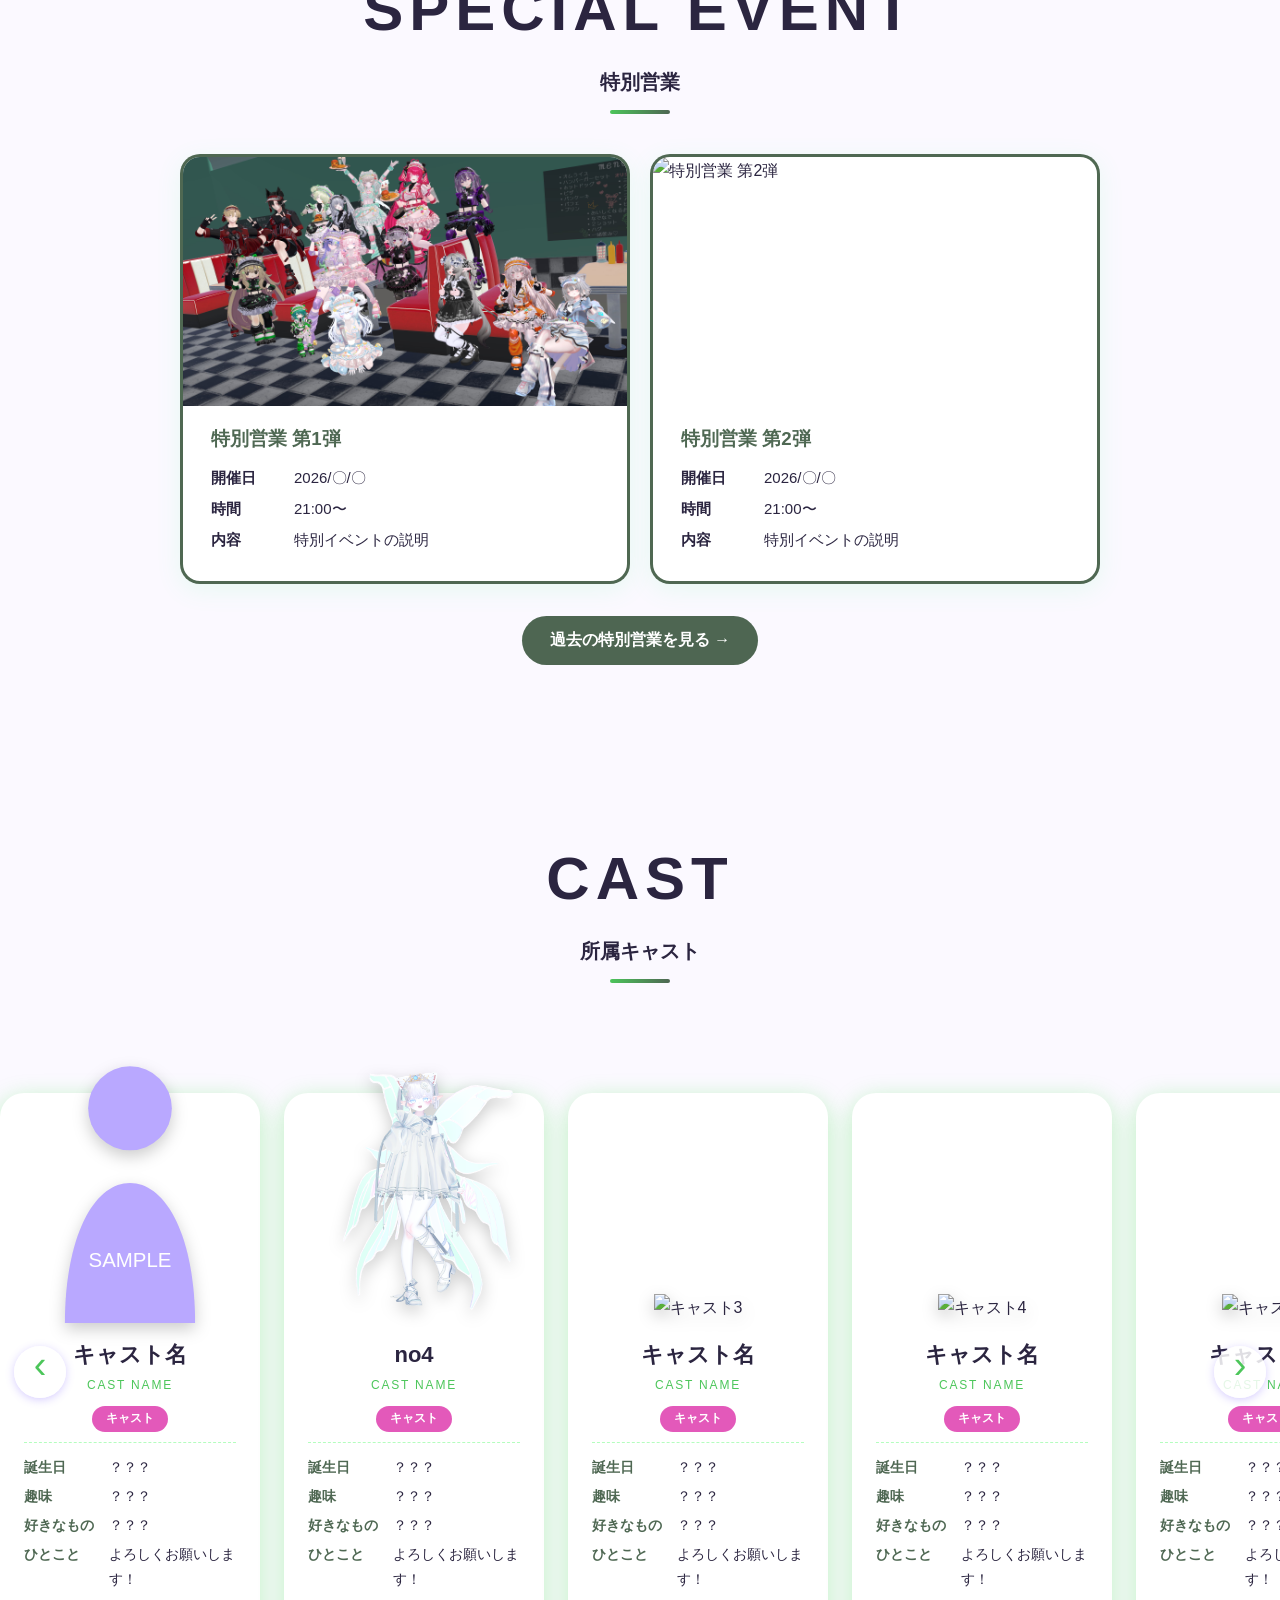
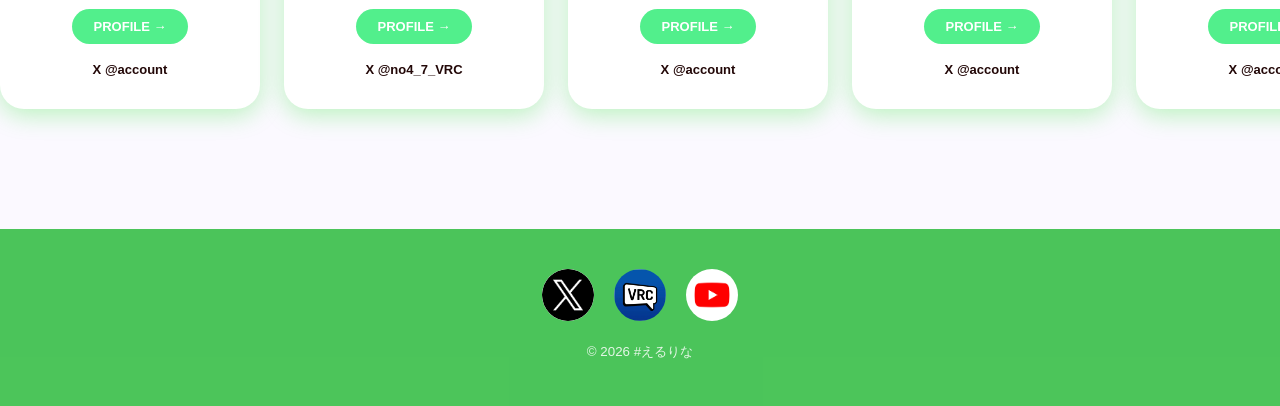
==== commit b941acf3: "Update index.html" ====
--- a/index.html
+++ b/index.html
@@ -48,7 +48,7 @@
   <h2>特別営業</h2>
     <div class="info">
       <div class="box special">
-        <div class="ev-photo"><img src="sp_past/VRChat_2026-09-29_23-07-55.008_3840x2160.png" alt="特別営業 第1弾"></div>
+        <div class="ev-photo"><img src="sp_past/VRChat_2026-10-06_22-05-48.271_3840x2160.jpg" alt="特別営業 第1弾"></div>
         <h3>特別営業 第1弾</h3>
         <dl><dt>開催日</dt><dd>2026/〇/〇</dd><dt>時間</dt><dd>21:00〜</dd><dt>内容</dt><dd>特別イベントの説明</dd></dl>
       </div>
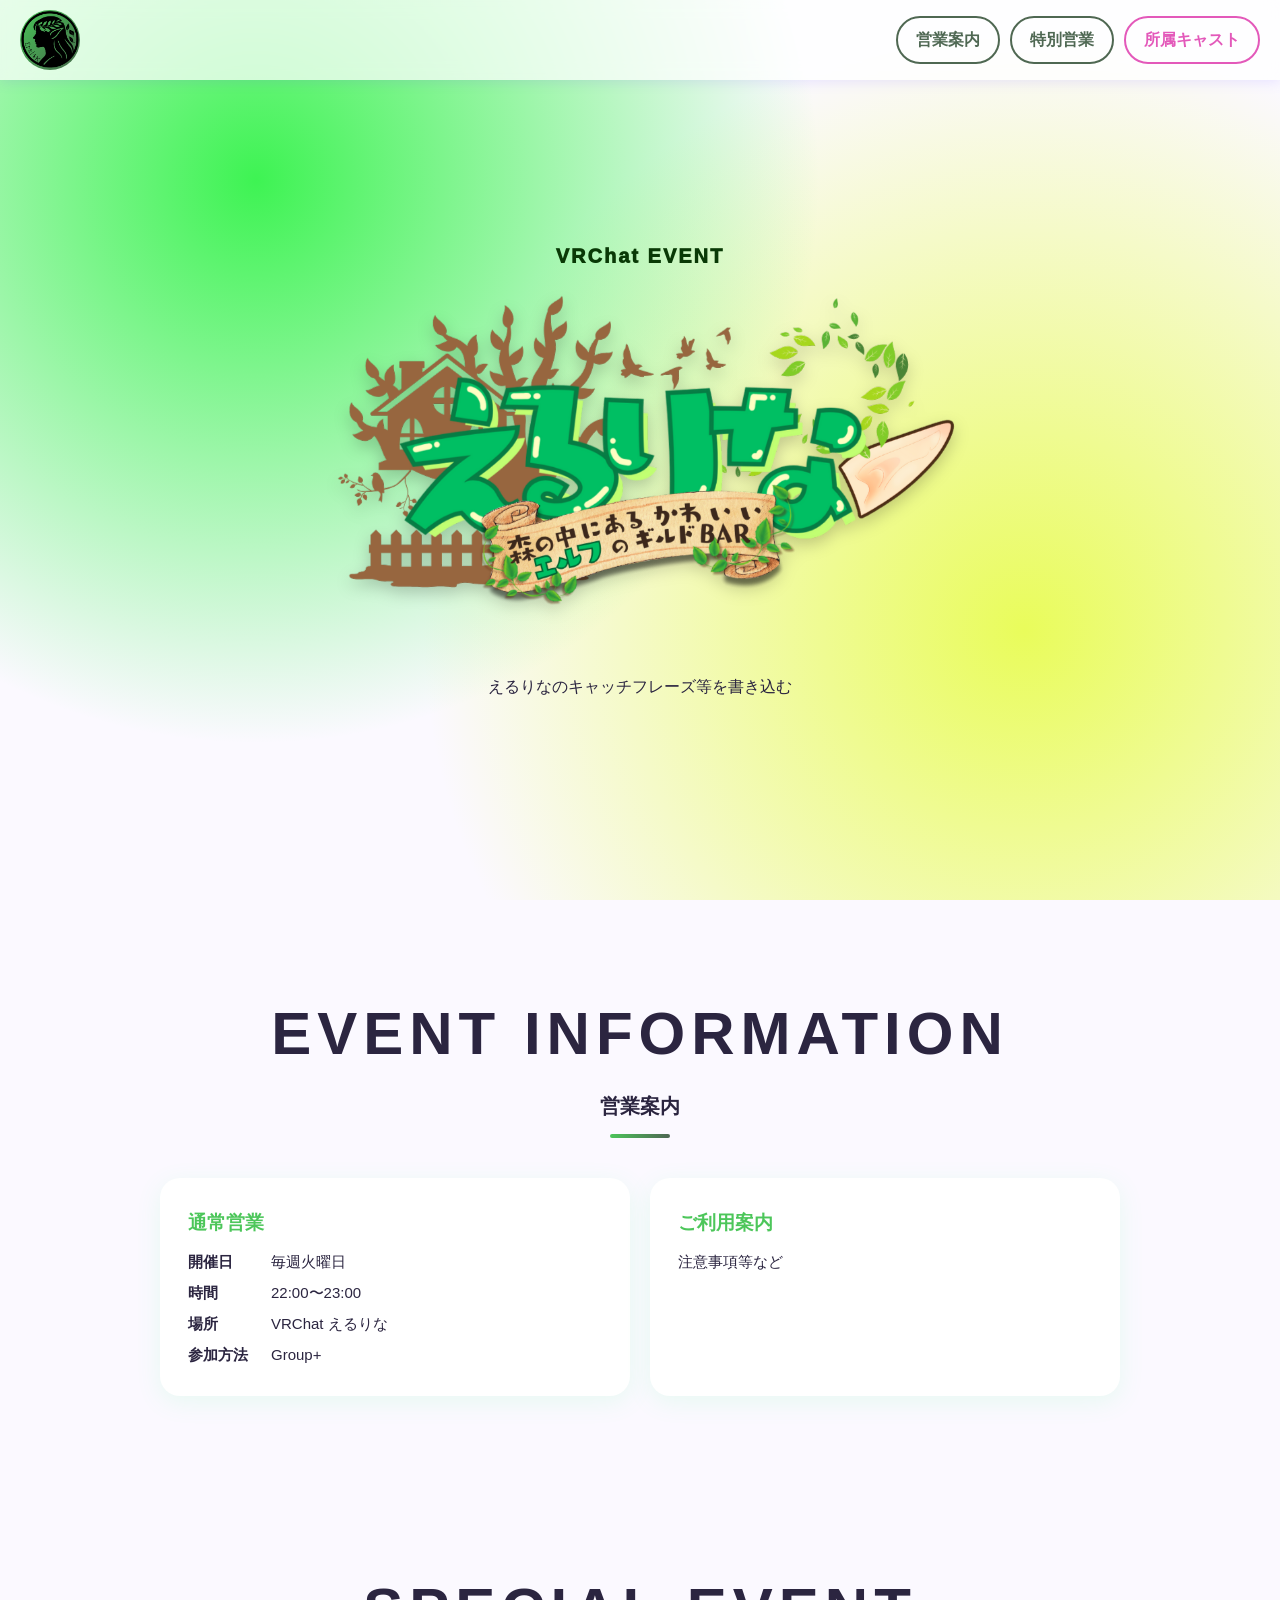
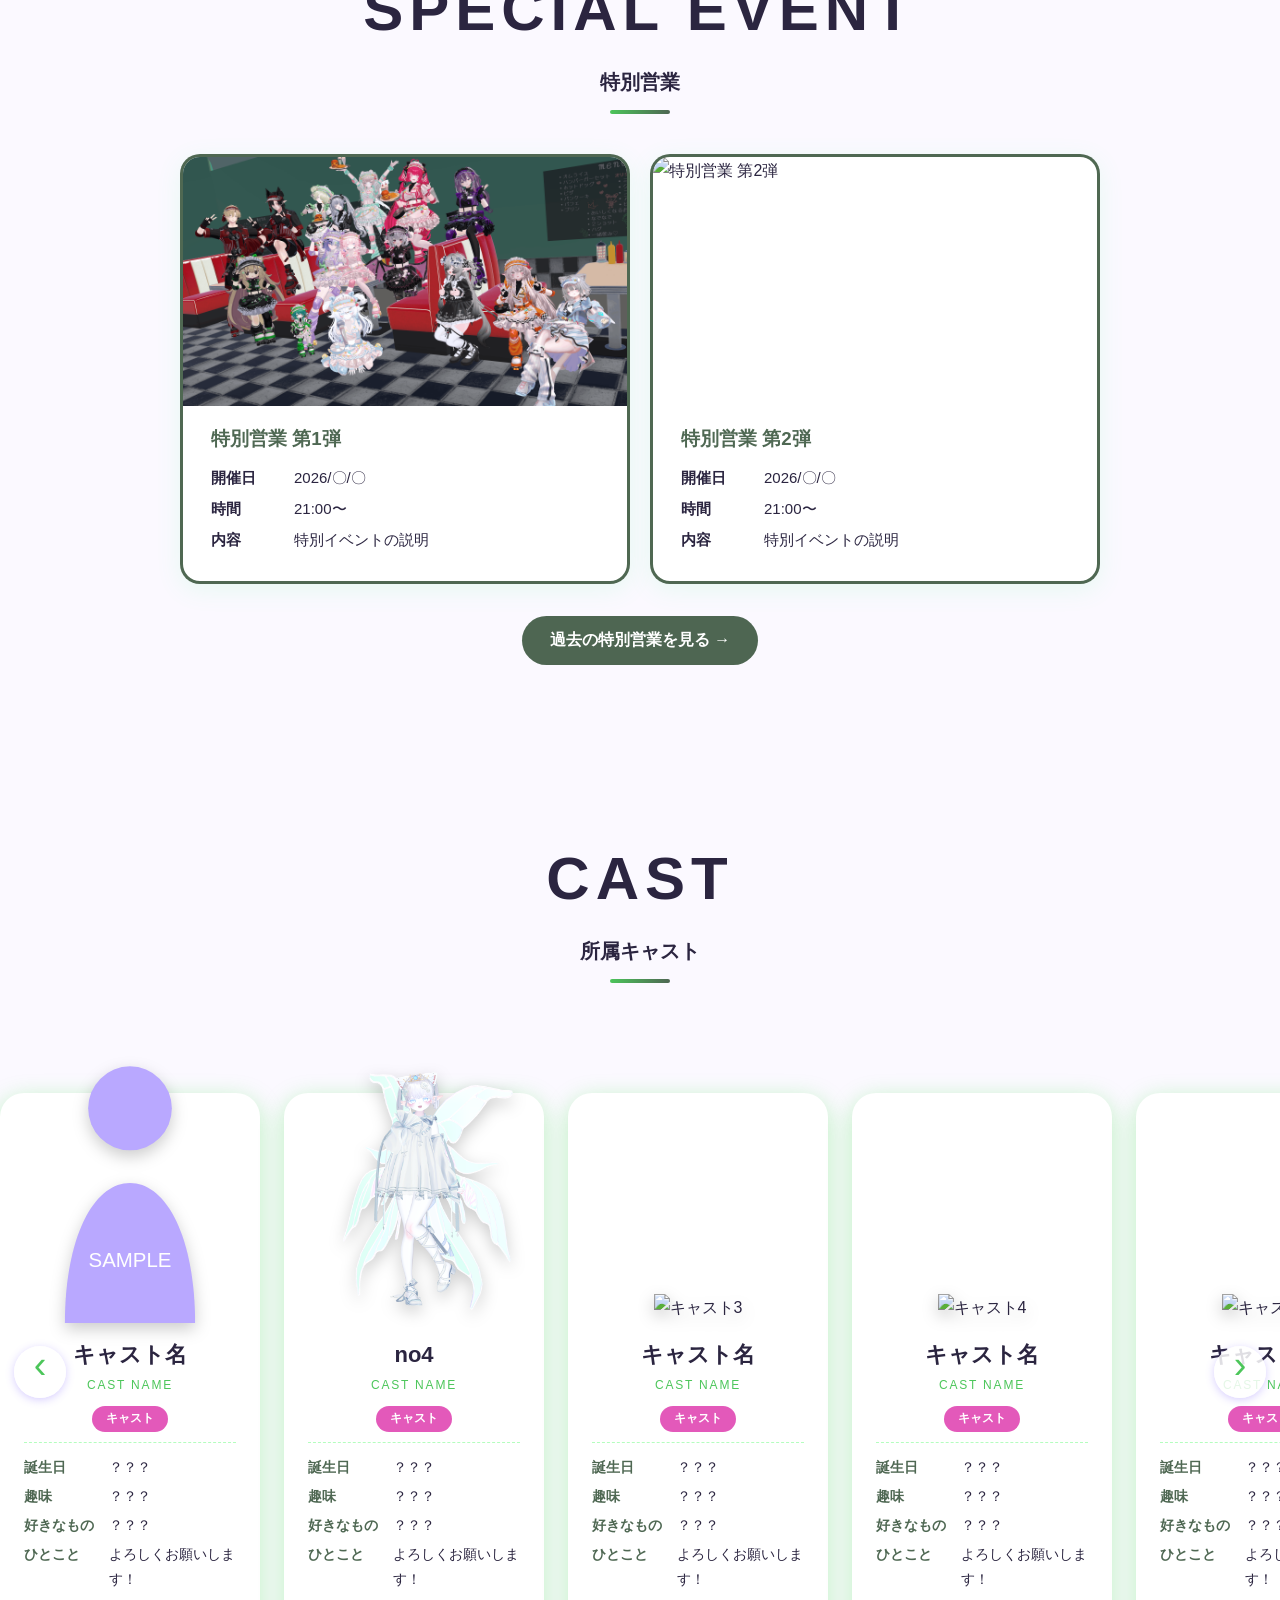
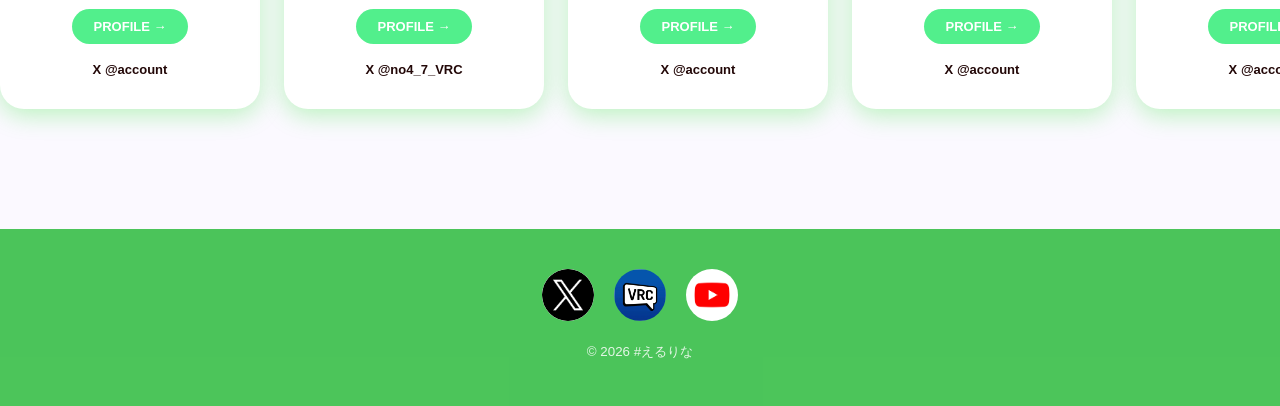
==== commit b41f02ee: "Update index.html" ====
--- a/index.html
+++ b/index.html
@@ -48,7 +48,7 @@
   <h2>特別営業</h2>
     <div class="info">
       <div class="box special">
-        <div class="ev-photo"><img src="sp_past/VRChat_2026-10-06_22-05-48.271_3840x2160.jpg" alt="特別営業 第1弾"></div>
+        <div class="ev-photo"><img src="sp_past/VRChat_2026-10-06_22-05-48.271_3840x2160 (1).png" alt="特別営業 第1弾"></div>
         <h3>特別営業 第1弾</h3>
         <dl><dt>開催日</dt><dd>2026/〇/〇</dd><dt>時間</dt><dd>21:00〜</dd><dt>内容</dt><dd>特別イベントの説明</dd></dl>
       </div>
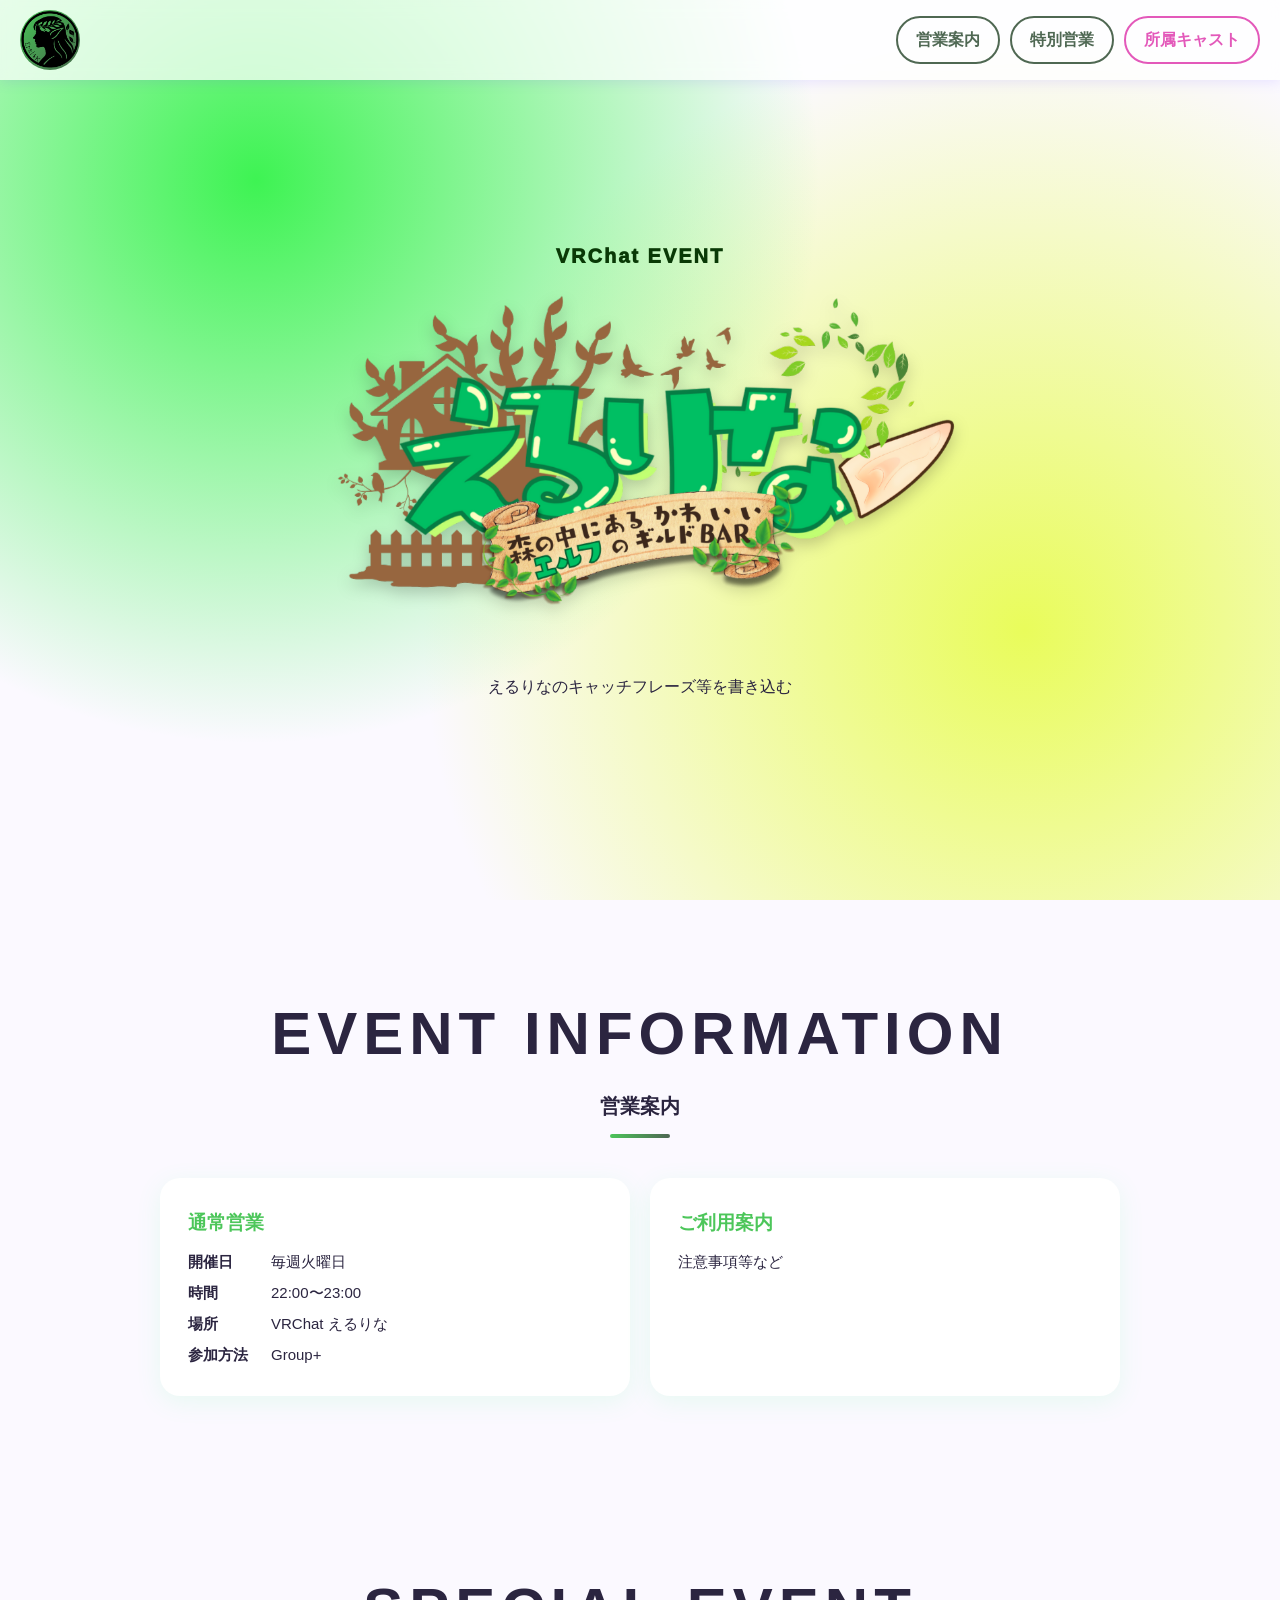
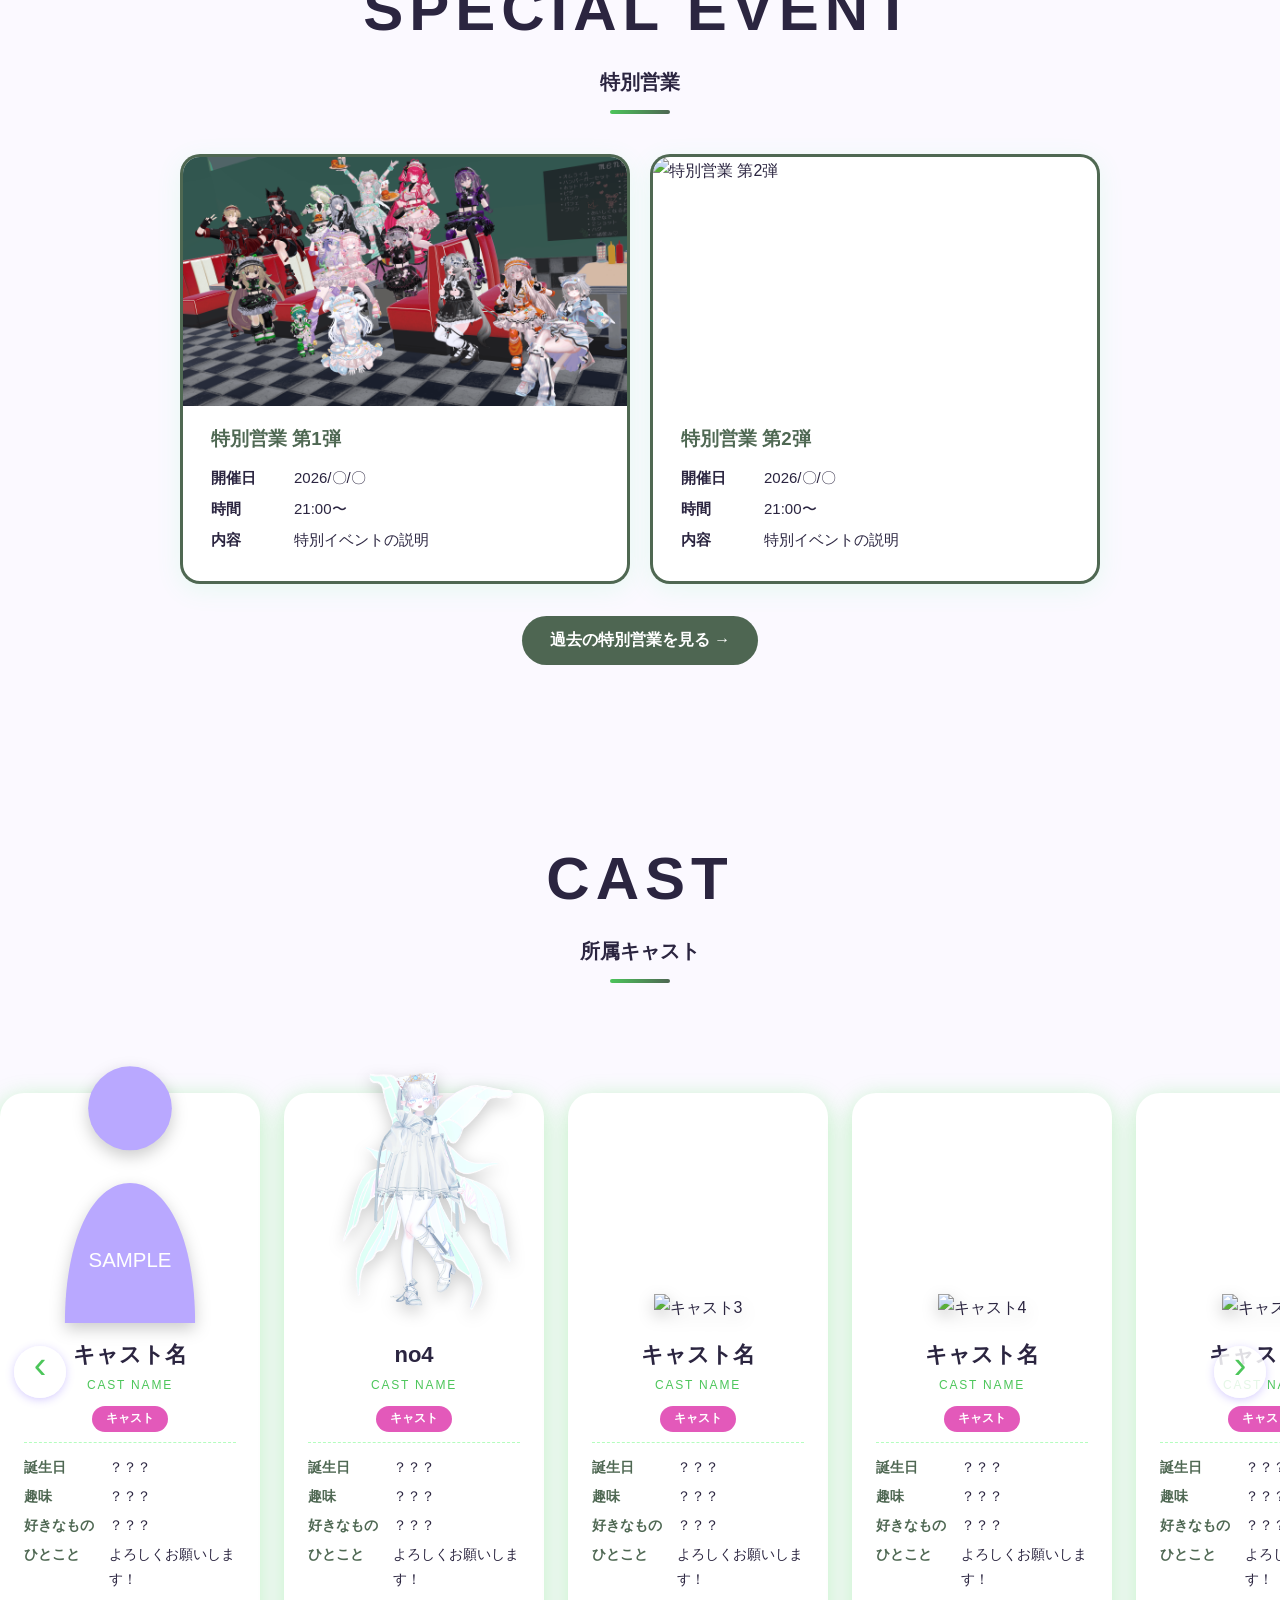
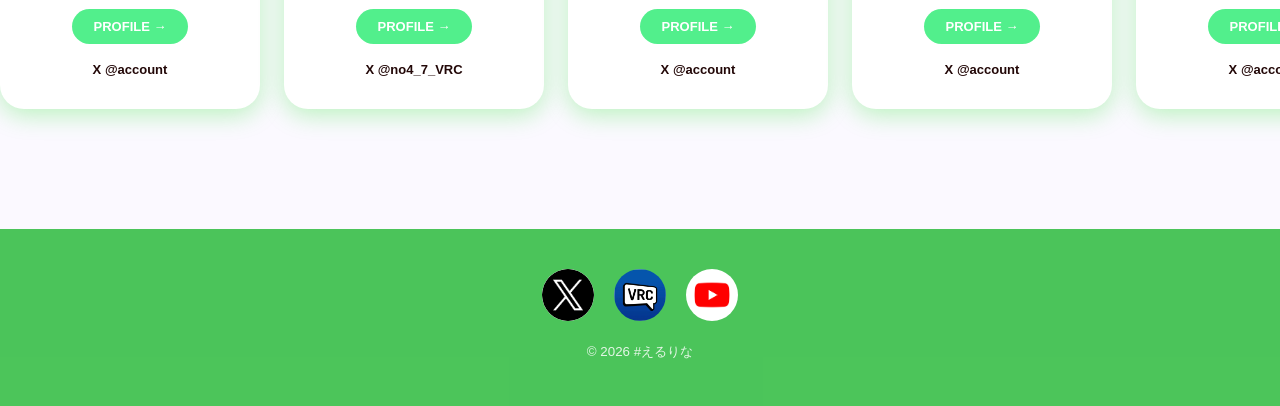
==== commit 523292cf: "Update index.html" ====
--- a/index.html
+++ b/index.html
@@ -10,7 +10,7 @@
 
 <header>
   <a class="home" href="#top" aria-label="ホーム">
-    <img src="a75024626c5015ea.png" alt="アイコン" width="60" height="60">
+    <img src="hp_photo/a75024626c5015ea.png" alt="アイコン" width="60" height="60">
   </a>
   <nav>
     <a class="rl" href="#regular">営業案内</a>
@@ -23,7 +23,7 @@
   <div class="hero">
     <div>
       <small>VRChat EVENT</small>
-      <div class="photo"><img src="1.png" alt="メイン画像"></div>
+      <div class="photo"><img src="hp_photo/1.png" alt="メイン画像"></div>
 　　　 <p>えるりなのキャッチフレーズ等を書き込む</p>
     </div>
   </div>
@@ -305,9 +305,9 @@
 <footer>
   <div class="sns">
     <!-- 画像(src)とリンク先(href)を書き換えてください -->
-    <a href="https://x.com/Elrina_o" target="_blank" rel="noopener" aria-label="X"><img src="logo_metaX-2.png" alt="X"></a>
-    <a href="https://vrchat.com/home/group/grp_bad48d0d-0331-4347-95c6-af51d42be0c9" target="_blank" rel="noopener" aria-label="VRChat グループ"><img src="vrchat.jpg" alt="VRChat グループ"></a>
-    <a href="https://www.youtube.com/@ElrinaVRC" target="_blank" rel="noopener" aria-label="YouTube"><img src="YouTube.png" alt="YouTube"></a>
+    <a href="https://x.com/Elrina_o" target="_blank" rel="noopener" aria-label="X"><img src="hp_photo/logo_metaX-2.png" alt="X"></a>
+    <a href="https://vrchat.com/home/group/grp_bad48d0d-0331-4347-95c6-af51d42be0c9" target="_blank" rel="noopener" aria-label="VRChat グループ"><img src="hp_photo/vrchat.jpg" alt="VRChat グループ"></a>
+    <a href="https://www.youtube.com/@ElrinaVRC" target="_blank" rel="noopener" aria-label="YouTube"><img src="hp_photo/YouTube.png" alt="YouTube"></a>
   </div>
   <small>&copy; 2026 #えるりな</small>
 </footer>
